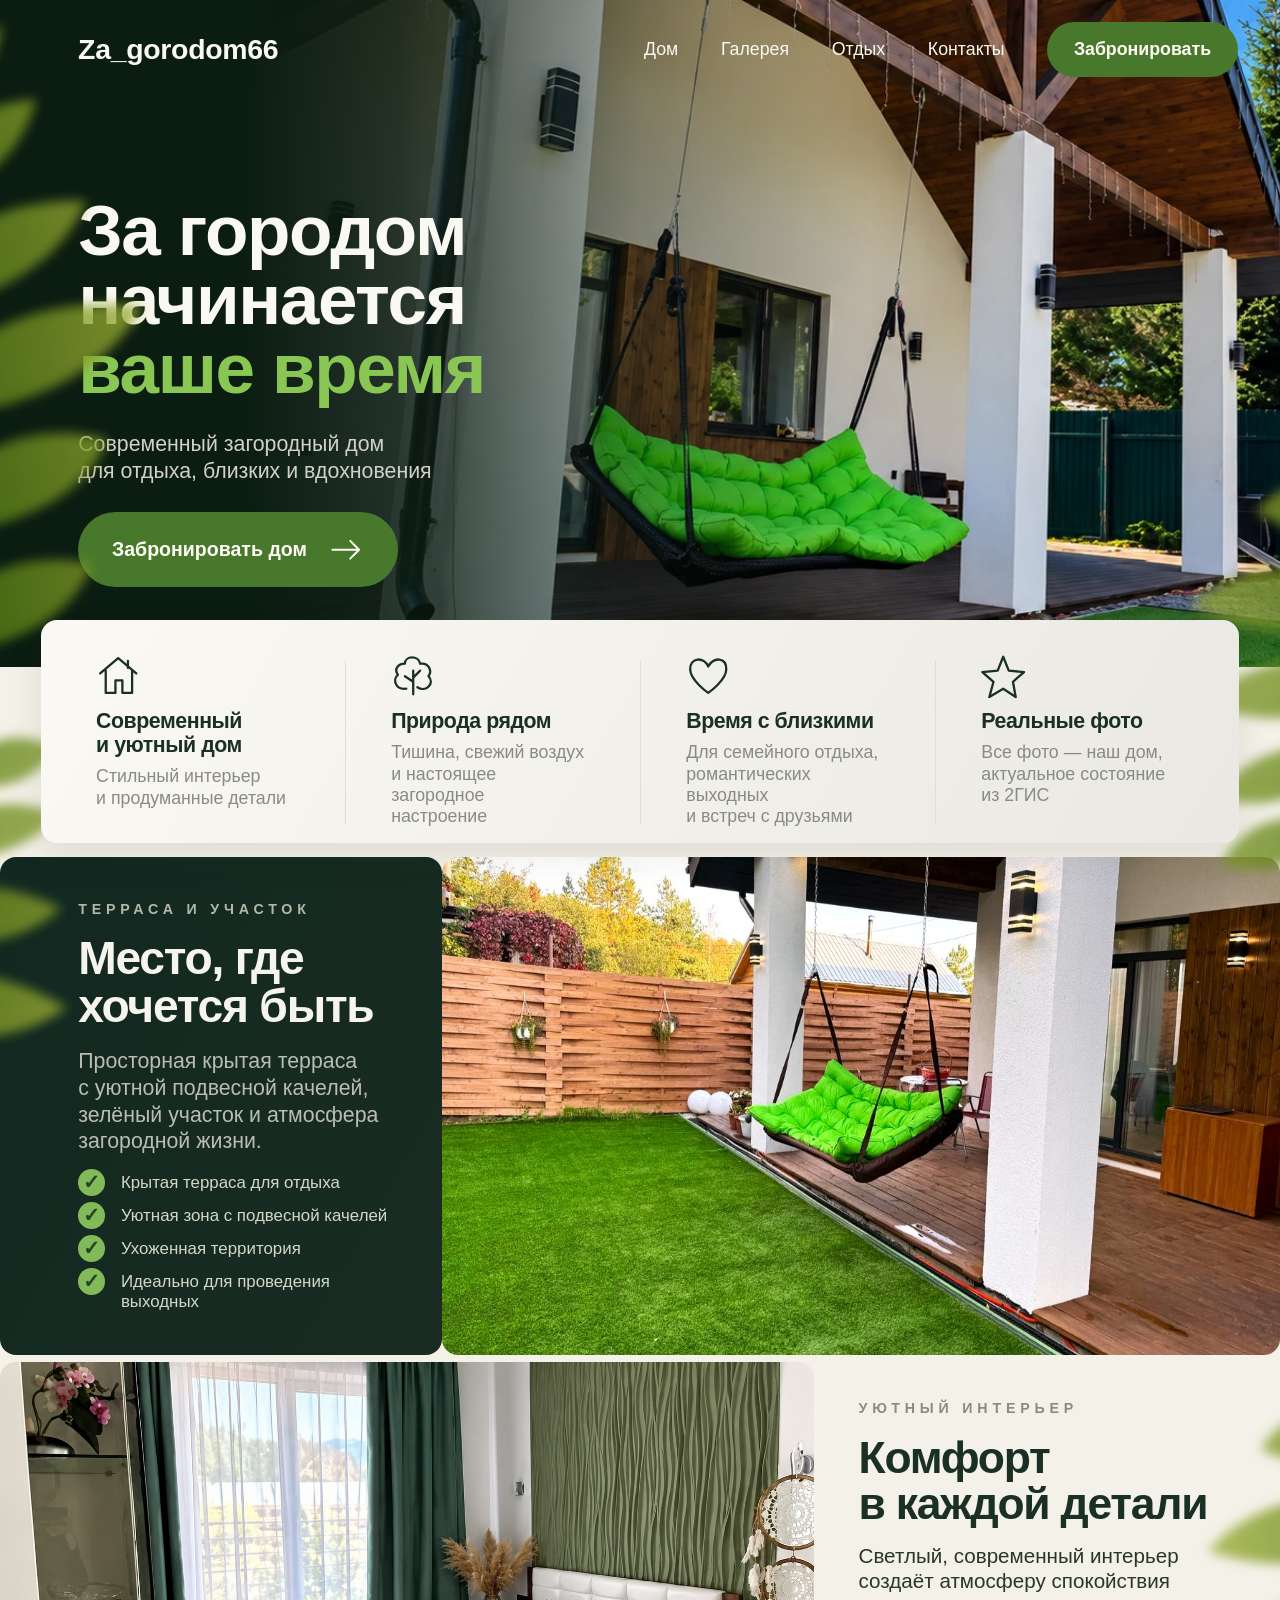
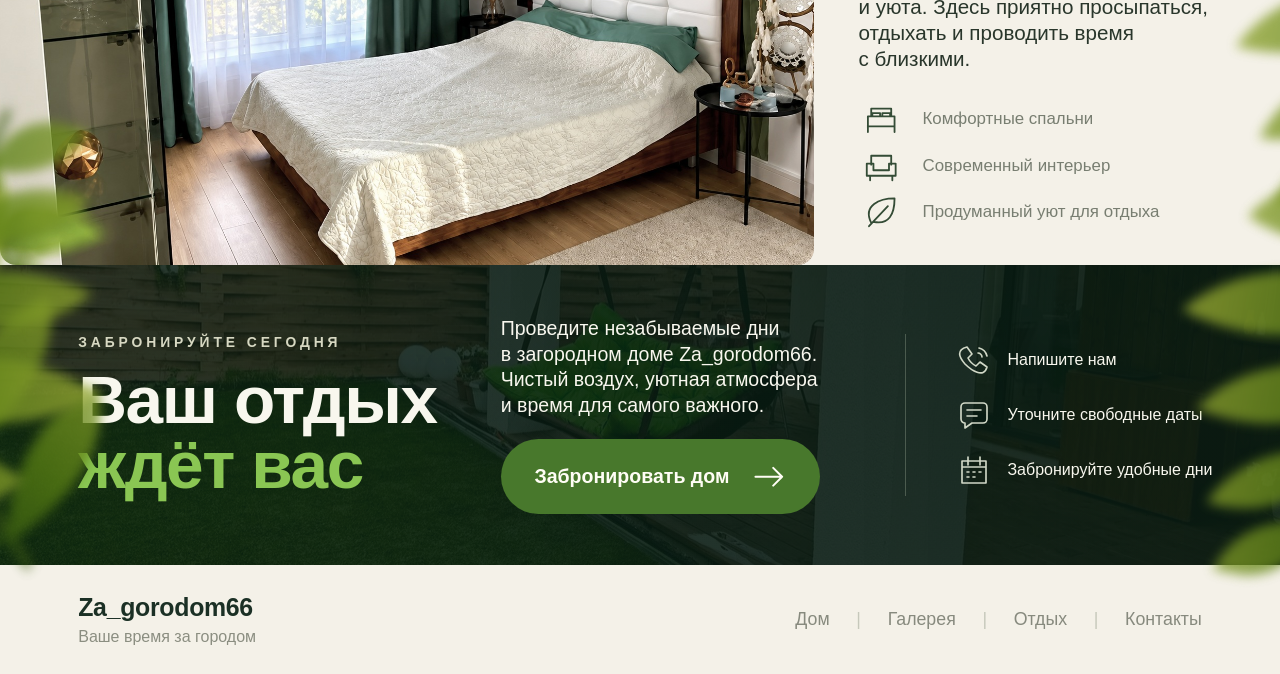
==== index.html @ 568c503e "Initial website with updated bedroom photo" ====
<!doctype html>
<html lang="ru">
<head>
  <meta charset="UTF-8">
  <meta name="viewport" content="width=device-width, initial-scale=1">
  <meta name="theme-color" content="#17291e">
  <meta name="description" content="Za_gorodom66 — современный загородный дом для отдыха с близкими. Крытая терраса, подвесные качели и уютный интерьер.">
  <title>Za_gorodom66 — ваше время за городом</title>
  <link rel="icon" href="favicon.ico" sizes="any">
  <link rel="stylesheet" href="css/style.css">
  <script src="js/main.js" defer></script>
</head>
<body>
  <svg class="icon-definitions" xmlns="http://www.w3.org/2000/svg" aria-hidden="true"><defs>
    <symbol id="home-icon" viewBox="0 0 32 32"><path d="M3 14 16 3l13 11M7 12v16h7v-9h5v9h7V12M23 5v5"/></symbol>
    <symbol id="tree-icon" viewBox="0 0 32 32"><path d="M16 29V12m0 8-6-4m6 1 5-5M11 25c-8 1-10-7-6-10-3-4 0-8 5-8 0-6 10-6 11 0 6-1 9 5 6 9 5 5-2 12-8 8"/></symbol>
    <symbol id="heart-icon" viewBox="0 0 32 32"><path d="M16 28S3 19 3 11C3 2 13 2 16 9c4-7 13-7 13 2 0 8-13 17-13 17Z"/></symbol>
    <symbol id="star-icon" viewBox="0 0 32 32"><path d="m16 2 4 10 11 1-8 7 2 11-9-6-10 6 3-11-8-7 11-1Z"/></symbol>
    <symbol id="bed-icon" viewBox="0 0 32 32"><path d="M4 27V13h24v14M4 22h24M7 13V6h18v7M8 13v-3h7v3m2 0v-3h7v3"/></symbol>
    <symbol id="sofa-icon" viewBox="0 0 32 32"><path d="M7 15V7h18v8M3 25V14h6v6h14v-6h6v11ZM6 25v4m20-4v4"/></symbol>
    <symbol id="leaf-icon" viewBox="0 0 32 32"><path d="M7 26C-1 10 15 4 28 4c0 14-5 24-19 21M5 29 22 11"/></symbol>
    <symbol id="phone-icon" viewBox="0 0 32 32"><path d="m9 3 5 7-4 4c2 4 4 6 8 8l4-4 7 5c-3 12-16 3-22-3C1 13-2 6 9 3Zm12 1c4 1 7 4 8 8m-9-3c2 0 4 2 4 4"/></symbol>
    <symbol id="chat-icon" viewBox="0 0 32 32"><path d="M7 4h18a4 4 0 0 1 4 4v12a4 4 0 0 1-4 4H14l-7 5v-5a4 4 0 0 1-4-4V8a4 4 0 0 1 4-4ZM9 11h14M9 17h10"/></symbol>
    <symbol id="calendar-icon" viewBox="0 0 32 32"><path d="M4 7h24v22H4ZM4 13h24M10 3v8M22 3v8M9 18h2m4 0h2m4 0h2M9 23h2m4 0h2"/></symbol>
    <symbol id="arrow-icon" viewBox="0 0 24 24"><path d="M3 12h18m-6-6 6 6-6 6"/></symbol>
  </defs></svg>
  <div class="site-shell">
    <section class="hero" id="home" aria-labelledby="hero-title">
      <header class="header content-width">
        <a class="brand" href="#home">Za_gorodom66</a>
        <button class="menu-toggle" aria-label="Открыть меню" aria-expanded="false" aria-controls="main-nav"><span></span><span></span></button>
        <nav class="navigation" id="main-nav" aria-label="Основная навигация"><a href="#home">Дом</a><a href="#gallery">Галерея</a><a href="#relax">Отдых</a><a href="#contacts">Контакты</a><button class="button button-small" data-booking>Забронировать</button></nav>
      </header>
      <div class="hero-content content-width"><h1 id="hero-title">За городом<br>начинается<br><span>ваше время</span></h1><p>Современный загородный дом<br>для отдыха, близких и вдохновения</p><button class="button" data-booking>Забронировать дом <svg class="arrow"><use href="#arrow-icon"/></svg></button></div>
      <img class="foliage foliage-hero-left" src="assets/images/foliage.svg" alt="" aria-hidden="true"><img class="foliage foliage-hero-right" src="assets/images/foliage.svg" alt="" aria-hidden="true">
    </section>
    <main>
      <section class="advantages" aria-label="Преимущества дома">
        <article><svg class="icon"><use href="#home-icon"/></svg><h2>Современный<br>и уютный дом</h2><p>Стильный интерьер<br>и продуманные детали</p></article>
        <article><svg class="icon"><use href="#tree-icon"/></svg><h2>Природа рядом</h2><p>Тишина, свежий воздух<br>и настоящее загородное<br>настроение</p></article>
        <article><svg class="icon"><use href="#heart-icon"/></svg><h2>Время с близкими</h2><p>Для семейного отдыха,<br>романтических выходных<br>и встреч с друзьями</p></article>
        <article><svg class="icon"><use href="#star-icon"/></svg><h2>Реальные фото</h2><p>Все фото — наш дом,<br>актуальное состояние<br>из 2ГИС</p></article>
      </section>
      <section class="terrace" id="relax" aria-labelledby="terrace-title">
        <div class="terrace-copy"><p class="eyebrow">Терраса и участок</p><h2 id="terrace-title">Место, где<br>хочется быть</h2><p class="section-description">Просторная крытая терраса<br class="desktop-break"> с уютной подвесной качелей,<br class="desktop-break"> зелёный участок и атмосфера<br class="desktop-break"> загородной жизни.</p><ul class="check-list"><li>Крытая терраса для отдыха</li><li>Уютная зона с подвесной качелей</li><li>Ухоженная территория</li><li>Идеально для проведения<br>выходных</li></ul></div>
        <a class="photo-link terrace-photo" href="assets/images/terrace.jpg" data-photo aria-label="Увеличить фотографию террасы"><img src="assets/images/terrace.jpg" width="1280" height="695" alt="Крытая терраса с зелёными подвесными качелями и газоном" loading="lazy"></a>
        <img class="foliage foliage-terrace" src="assets/images/foliage.svg" alt="" aria-hidden="true">
      </section>
      <section class="interior" id="gallery" aria-labelledby="interior-title">
        <a class="photo-link bedroom-photo" href="assets/images/bedroom.jpg" data-photo aria-label="Увеличить фотографию спальни"><img src="assets/images/bedroom.jpg" width="1610" height="977" alt="Светлая спальня с двуспальной кроватью, зелёными шторами и фактурной стеной" loading="lazy"></a>
        <div class="interior-copy"><p class="eyebrow">Уютный интерьер</p><h2 id="interior-title">Комфорт<br>в каждой детали</h2><p class="section-description">Светлый, современный интерьер<br class="desktop-break"> создаёт атмосферу спокойствия<br class="desktop-break"> и уюта. Здесь приятно просыпаться,<br class="desktop-break"> отдыхать и проводить время<br class="desktop-break"> с близкими.</p><ul class="comfort-list"><li><svg class="icon"><use href="#bed-icon"/></svg>Комфортные спальни</li><li><svg class="icon"><use href="#sofa-icon"/></svg>Современный интерьер</li><li><svg class="icon"><use href="#leaf-icon"/></svg>Продуманный уют для отдыха</li></ul></div>
        <img class="foliage foliage-interior-right" src="assets/images/foliage.svg" alt="" aria-hidden="true"><img class="foliage foliage-interior-left" src="assets/images/foliage.svg" alt="" aria-hidden="true">
      </section>
      <section class="booking" id="contacts" aria-labelledby="booking-title">
        <div class="booking-inner content-width"><div><p class="eyebrow">Забронируйте сегодня</p><h2 id="booking-title">Ваш отдых<br><span>ждёт вас</span></h2></div><div class="booking-copy"><p>Проведите незабываемые дни<br>в загородном доме Za_gorodom66.<br>Чистый воздух, уютная атмосфера<br>и время для самого важного.</p><button class="button" data-booking>Забронировать дом <svg class="arrow"><use href="#arrow-icon"/></svg></button></div><ol class="booking-steps"><li><svg class="icon"><use href="#phone-icon"/></svg>Напишите нам</li><li><svg class="icon"><use href="#chat-icon"/></svg>Уточните свободные даты</li><li><svg class="icon"><use href="#calendar-icon"/></svg>Забронируйте удобные дни</li></ol></div>
        <img class="foliage foliage-booking-left" src="assets/images/foliage.svg" alt="" aria-hidden="true"><img class="foliage foliage-booking-right" src="assets/images/foliage.svg" alt="" aria-hidden="true">
      </section>
    </main>
    <footer class="footer content-width"><a href="#home"><span class="brand">Za_gorodom66</span><span class="tagline">Ваше время за городом</span></a><nav aria-label="Навигация в подвале"><a href="#home">Дом</a><a href="#gallery">Галерея</a><a href="#relax">Отдых</a><a href="#contacts">Контакты</a></nav></footer>
  </div>
  <dialog class="booking-dialog" id="booking-dialog" aria-labelledby="dialog-title"><button class="dialog-close" aria-label="Закрыть окно">×</button><p class="eyebrow">Za_gorodom66</p><h2 id="dialog-title">Ваш отдых скоро начнётся</h2><p>Онлайн-бронирование скоро появится.<br>Контакты для связи будут добавлены позже.</p><button class="button dialog-dismiss">Понятно <svg class="arrow"><use href="#arrow-icon"/></svg></button></dialog>
  <dialog class="lightbox" id="photo-dialog" aria-label="Просмотр фотографии"><button class="dialog-close" aria-label="Закрыть фотографию">×</button><img src="assets/images/terrace.jpg" alt=""></dialog>
</body></html>
---- css/style.css ----
:root {
  --cream:#f4f1e8;
  --ink:#1b3025;
  --green:#48782c;
  --accent:#8ac653;
  --unit:clamp(1px,.13888889vw,2px);
  --font:Arial,Helvetica,sans-serif
}
* {
  box-sizing:border-box
}
html {
  scroll-behavior:smooth;
  scroll-padding-top:16px
}
body {
  margin:0;
  background:var(--cream);
  font-family:var(--font);
  color:var(--ink)
}
button,a {
  -webkit-tap-highlight-color:transparent
}
button {
  font:inherit;
  cursor:pointer
}
a {
  color:inherit;
  text-decoration:none
}
button:focus-visible,a:focus-visible {
  outline:3px solid var(--accent);
  outline-offset:5px
}
.site-shell {
  max-width:1440px;
  margin:auto;
  overflow:hidden
}
.content-width {
  width:87.78%;
  margin-inline:auto
}
.icon-definitions {
  position:absolute;
  width:0;
  height:0;
  overflow:hidden
}
.icon,.arrow {
  fill:none;
  stroke:currentColor;
  stroke-width:1.65;
  stroke-linecap:round;
  stroke-linejoin:round;
  flex-shrink:0
}
.icon {
  width:calc(27 * var(--unit));
  height:calc(27 * var(--unit))
}
.arrow {
  width:calc(20 * var(--unit));
  height:calc(20 * var(--unit));
  stroke-width:1.35
}
.hero {
  height:calc(375 * var(--unit));
  position:relative;
  color:#f9f8f1;
  background-image:linear-gradient(90deg,rgba(5,18,11,.79),rgba(6,16,10,.16) 48%,rgba(6,16,10,.02)),url('../assets/images/house.webp');
  background-size:cover;
  background-position:center 55%
}
.header {
  height:calc(56 * var(--unit));
  display:flex;
  align-items:center;
  justify-content:space-between;
  position:relative;
  z-index:3
}
.brand {
  font-size:calc(16 * var(--unit));
  font-weight:700;
  letter-spacing:-.3px;
  white-space:nowrap
}
.navigation {
  display:flex;
  align-items:center;
  gap:calc(24 * var(--unit));
  font-size:calc(10 * var(--unit))
}
.navigation a:hover,.footer a:hover {
  color:var(--accent)
}
.button {
  display:inline-flex;
  align-items:center;
  justify-content:center;
  gap:calc(12 * var(--unit));
  border:0;
  border-radius:100px;
  background:var(--green);
  color:#fffdf5;
  padding:calc(11 * var(--unit)) calc(19 * var(--unit));
  min-height:calc(39 * var(--unit));
  font-weight:600;
  font-size:calc(11 * var(--unit));
  line-height:1.3;
  transition:background .2s,transform .2s
}
.button:hover {
  background:#5b8d36;
  transform:translateY(-1px)
}
.button-small {
  font-size:calc(10 * var(--unit));
  padding:calc(9 * var(--unit)) calc(15 * var(--unit));
  min-height:calc(31 * var(--unit))
}
.hero-content {
  position:relative;
  z-index:2;
  padding-top:calc(55 * var(--unit))
}
h1,h2,p {
  margin:0
}
h1 {
  font-size:calc(40 * var(--unit));
  line-height:.97;
  font-weight:700;
  letter-spacing:calc(-.8 * var(--unit))
}
h1 span,.booking h2 span {
  color:var(--accent)
}
.hero-content p {
  font-size:calc(12 * var(--unit));
  line-height:1.28;
  color:#d1d1c7;
  margin:calc(15 * var(--unit)) 0 calc(15 * var(--unit))
}
.advantages {
  position:relative;
  z-index:4;
  display:grid;
  grid-template-columns:repeat(4,1fr);
  width:93.6%;
  margin:calc(-26 * var(--unit)) auto calc(8 * var(--unit));
  background:linear-gradient(120deg,#faf9f3,#e9e8e2);
  border-radius:calc(9 * var(--unit));
  padding:calc(19 * var(--unit)) calc(5 * var(--unit));
  min-height:calc(125 * var(--unit));
  box-shadow:0 calc(7 * var(--unit)) calc(20 * var(--unit)) #252b201b
}
.advantages article {
  padding:0 calc(26 * var(--unit));
  position:relative
}
.advantages article+article:before {
  content:'';
  position:absolute;
  left:0;
  top:calc(4 * var(--unit));
  bottom:calc(2 * var(--unit));
  width:1px;
  background:#ddded6
}
.advantages .icon {
  margin-bottom:calc(4 * var(--unit))
}
.advantages h2 {
  font-size:calc(12 * var(--unit));
  line-height:1.13;
  letter-spacing:calc(-.25 * var(--unit));
  margin-bottom:calc(5 * var(--unit))
}
.advantages p {
  font-size:calc(10 * var(--unit));
  line-height:1.2;
  color:#8a8b80
}
.terrace {
  height:calc(280 * var(--unit));
  display:grid;
  grid-template-columns:34.5% 65.5%;
  position:relative;
  gap:0
}
.terrace-copy {
  padding:calc(24 * var(--unit)) calc(18 * var(--unit)) calc(18 * var(--unit)) calc(44 * var(--unit));
  color:#f6f5ed;
  background:linear-gradient(120deg,#112820,#1a2c22);
  border-radius:calc(9 * var(--unit))
}
.eyebrow {
  text-transform:uppercase;
  font-size:calc(8 * var(--unit));
  letter-spacing:calc(2.7 * var(--unit));
  line-height:1.4;
  font-weight:600;
  color:#b2b8a9;
  margin-bottom:calc(9 * var(--unit))
}
.terrace h2,.interior h2 {
  font-size:calc(26 * var(--unit));
  line-height:1.03;
  letter-spacing:calc(-.7 * var(--unit))
}
.section-description {
  font-size:calc(12 * var(--unit));
  line-height:1.25
}
.terrace .section-description {
  color:#b9bdb2;
  margin:calc(10 * var(--unit)) 0
}
.check-list,.comfort-list,.booking-steps {
  list-style:none;
  padding:0;
  margin:0
}
.check-list {
  font-size:calc(9.5 * var(--unit));
  color:#d3d8c8;
  line-height:1.22
}
.check-list li {
  position:relative;
  padding-left:calc(24 * var(--unit));
  margin-top:calc(7 * var(--unit))
}
.check-list li:before {
  content:'✓';
  position:absolute;
  left:0;
  top:calc(-2 * var(--unit));
  font-size:calc(11 * var(--unit));
  font-weight:700;
  color:#254522;
  background:#82b959;
  border-radius:50%;
  width:calc(15 * var(--unit));
  height:calc(15 * var(--unit));
  display:grid;
  place-items:center
}
.photo-link {
  display:block;
  overflow:hidden;
  border-radius:calc(9 * var(--unit));
  height:100%
}
.photo-link img {
  width:100%;
  height:100%;
  object-fit:cover;
  display:block;
  transition:transform .45s
}
.photo-link:hover img {
  transform:scale(1.025)
}
.terrace-photo img {
  object-position:center
}
.interior {
  display:grid;
  grid-template-columns:63.6% 36.4%;
  height:calc(283 * var(--unit));
  margin-top:calc(4 * var(--unit));
  position:relative
}
.bedroom-photo img {
  object-position:50% 49%
}
.interior-copy {
  padding:calc(21 * var(--unit)) calc(17 * var(--unit)) calc(15 * var(--unit)) calc(25 * var(--unit))
}
.interior .eyebrow {
  color:#8b8c7e
}
.interior h2 {
  font-size:calc(25 * var(--unit));
  margin-bottom:calc(9 * var(--unit))
}
.interior .section-description {
  font-size:calc(11.6 * var(--unit));
  line-height:1.25;
  color:#29362b
}
.comfort-list {
  margin-top:calc(17 * var(--unit));
  font-size:calc(9.5 * var(--unit));
  color:#787e71
}
.comfort-list li {
  display:flex;
  align-items:center;
  gap:calc(11 * var(--unit));
  margin-top:calc(6 * var(--unit))
}
.comfort-list .icon {
  width:calc(25 * var(--unit));
  height:calc(20 * var(--unit));
  color:#344c36
}
.booking {
  height:calc(169 * var(--unit));
  color:#f8f7ee;
  position:relative;
  background:linear-gradient(90deg,#071a11d9,#081b12ed),url('../assets/images/terrace.jpg') center 62%/cover
}
.booking-inner {
  height:100%;
  display:grid;
  grid-template-columns:36% 36% 28%;
  align-items:center;
  position:relative;
  z-index:2
}
.booking .eyebrow {
  color:#d7d8c2;
  font-size:calc(7.8 * var(--unit));
  letter-spacing:calc(2.2 * var(--unit))
}
.booking h2 {
  font-size:calc(38 * var(--unit));
  line-height:.96;
  letter-spacing:calc(-.8 * var(--unit))
}
.booking-copy p {
  font-size:calc(11 * var(--unit));
  line-height:1.3
}
.booking-copy .button {
  margin-top:calc(12 * var(--unit))
}
.booking-steps {
  font-size:calc(9 * var(--unit));
  padding-left:calc(29 * var(--unit));
  border-left:1px solid #bac6b04d;
  min-height:calc(91 * var(--unit));
  display:flex;
  flex-direction:column;
  justify-content:center;
  gap:calc(13 * var(--unit))
}
.booking-steps li {
  display:flex;
  align-items:center;
  gap:calc(10 * var(--unit));
  white-space:nowrap
}
.booking-steps .icon {
  width:calc(18 * var(--unit));
  height:calc(18 * var(--unit));
  color:#d1d8c7
}
.footer {
  height:calc(61 * var(--unit));
  display:flex;
  align-items:center;
  justify-content:space-between
}
.footer .brand {
  display:block;
  font-size:calc(14 * var(--unit))
}
.tagline {
  display:block;
  color:#8b8e81;
  font-size:calc(9 * var(--unit));
  margin-top:calc(3 * var(--unit))
}
.footer nav {
  display:flex;
  gap:calc(15 * var(--unit));
  font-size:calc(10 * var(--unit));
  color:#878a7e
}
.footer nav a+a:before {
  content:'|';
  margin-right:calc(15 * var(--unit));
  color:#c6c8bb
}
.foliage {
  position:absolute;
  pointer-events:none;
  z-index:3;
  filter:blur(calc(3.4 * var(--unit)));
  width:calc(190 * var(--unit));
  height:calc(300 * var(--unit));
  object-fit:contain;
  opacity:.9
}
.foliage-hero-left {
  left:calc(-122 * var(--unit));
  top:calc(-5 * var(--unit));
  transform:rotate(-10deg);
  height:calc(410 * var(--unit));
  width:calc(220 * var(--unit))
}
.foliage-hero-right {
  right:calc(-125 * var(--unit));
  bottom:calc(-120 * var(--unit));
  transform:rotate(190deg)
}
.foliage-terrace {
  left:calc(-137 * var(--unit));
  top:calc(-77 * var(--unit));
  transform:rotate(15deg)
}
.foliage-interior-right {
  right:calc(-135 * var(--unit));
  top:calc(-50 * var(--unit));
  transform:rotate(182deg)
}
.foliage-interior-left {
  left:calc(-140 * var(--unit));
  bottom:calc(-170 * var(--unit));
  transform:rotate(-45deg)
}
.foliage-booking-left {
  left:calc(-120 * var(--unit));
  top:calc(-90 * var(--unit));
  transform:rotate(15deg)
}
.foliage-booking-right {
  right:calc(-120 * var(--unit));
  top:calc(-120 * var(--unit));
  transform:rotate(190deg)
}
.menu-toggle {
  display:none
}
dialog {
  border:0;
  padding:40px;
  border-radius:15px;
  max-width:min(90vw,520px);
  color:var(--ink);
  background:var(--cream)
}
dialog::backdrop {
  background:#071a12cc;
  backdrop-filter:blur(5px)
}
dialog h2 {
  font-size:28px;
  line-height:1.12;
  margin:10px 0 18px
}
dialog p {
  font-size:15px;
  line-height:1.6
}
dialog .button {
  margin-top:24px;
  font-size:14px;
  min-height:44px;
  padding:12px 22px
}
dialog .eyebrow {
  font-size:10px;
  color:var(--green)
}
.dialog-close {
  position:absolute;
  right:10px;
  top:5px;
  font-size:32px;
  border:0;
  background:transparent;
  color:inherit;
  width:40px;
  height:40px
}
.lightbox {
  padding:0;
  background:#101a14;
  max-width:94vw;
  max-height:94vh;
  overflow:visible
}
.lightbox img {
  display:block;
  max-width:94vw;
  max-height:90vh;
  object-fit:contain;
  border-radius:10px
}
.lightbox .dialog-close {
  background:var(--cream);
  border-radius:50%;
  right:10px;
  top:10px;
  z-index:1
}
@media(min-width:601px) and (max-width:719px) {
  :root {
    --unit:.13888889vw
  }
}
@media(max-width:600px) {
  :root {
    --unit:1px
  }
  .content-width {
    width:calc(100% - 40px)
  }
  .hero {
    height:590px;
    background-position:53% center;
    background-image:linear-gradient(90deg,#071a12b8,#071a1240),url('../assets/images/house.webp')
  }
  .header {
    height:76px
  }
  .brand {
    font-size:20px
  }
  .menu-toggle {
    display:flex;
    flex-direction:column;
    justify-content:center;
    gap:6px;
    width:44px;
    height:44px;
    border:1px solid #ffffff55;
    border-radius:50%;
    background:#17322266;
    color:white
  }
  .menu-toggle span {
    width:18px;
    height:1px;
    background:currentColor;
    align-self:center
  }
  .navigation {
    display:none;
    position:absolute;
    top:70px;
    left:0;
    right:0;
    background:#172c21;
    flex-direction:column;
    gap:0;
    align-items:stretch;
    border-radius:12px;
    padding:12px;
    font-size:15px
  }
  .navigation.is-open {
    display:flex
  }
  .navigation>a {
    padding:13px
  }
  .navigation .button {
    margin-top:8px;
    font-size:14px;
    min-height:44px
  }
  .hero-content {
    padding-top:64px
  }
  h1 {
    font-size:46px;
    line-height:1.02;
    letter-spacing:-1.3px
  }
  .hero-content p {
    font-size:15px;
    line-height:1.45;
    margin:22px 0
  }
  .button {
    font-size:13px;
    min-height:44px;
    padding:13px 20px
  }
  .advantages {
    width:calc(100% - 28px);
    grid-template-columns:1fr 1fr;
    margin-top:-40px;
    padding:20px 7px;
    gap:25px 0
  }
  .advantages article {
    padding:0 16px
  }
  .advantages article:nth-child(3):before {
    display:none
  }
  .advantages h2 {
    font-size:14px
  }
  .advantages p {
    font-size:12px;
    line-height:1.35
  }
  .advantages .icon {
    width:30px;
    height:30px;
    margin-bottom:9px
  }
  .terrace {
    height:auto;
    grid-template-columns:1fr;
    margin:18px 14px 0;
    gap:6px
  }
  .terrace-copy {
    padding:30px
  }
  .eyebrow {
    font-size:9px;
    letter-spacing:2.7px
  }
  .terrace h2,.interior h2 {
    font-size:34px
  }
  .section-description,.interior .section-description {
    font-size:15px;
    line-height:1.5
  }
  .desktop-break {
    display:none
  }
  .terrace .section-description {
    margin:16px 0
  }
  .check-list {
    font-size:12px
  }
  .check-list li {
    margin-top:12px;
    padding-left:26px
  }
  .terrace-photo {
    height:290px
  }
  .interior {
    height:auto;
    grid-template-columns:1fr;
    margin:8px 14px 0
  }
  .bedroom-photo {
    height:350px
  }
  .bedroom-photo img {
    object-position:50% 48%
  }
  .interior-copy {
    padding:30px 18px 35px
  }
  .interior h2 {
    margin-bottom:16px
  }
  .comfort-list {
    font-size:12px;
    margin-top:22px
  }
  .comfort-list li {
    margin-top:12px
  }
  .comfort-list .icon {
    height:24px;
    width:28px
  }
  .booking {
    height:auto;
    padding:34px 0
  }
  .booking-inner {
    grid-template-columns:1fr;
    gap:26px
  }
  .booking h2 {
    font-size:42px
  }
  .booking-copy p {
    font-size:15px;
    line-height:1.5
  }
  .booking-copy .button {
    margin-top:20px
  }
  .booking-steps {
    font-size:12px;
    padding:0;
    border:0;
    gap:16px
  }
  .booking-steps .icon {
    height:22px;
    width:22px
  }
  .footer {
    height:auto;
    min-height:140px;
    align-items:start;
    flex-direction:column;
    justify-content:center;
    gap:23px
  }
  .footer .brand {
    font-size:18px
  }
  .tagline {
    font-size:11px
  }
  .footer nav {
    font-size:12px;
    gap:12px
  }
  .footer nav a+a:before {
    margin-right:12px
  }
  .foliage-hero-left {
    left:-155px;
    opacity:.65
  }
  .foliage-terrace {
    left:-160px
  }
  .foliage-interior-right {
    right:-150px
  }
  .foliage-booking-left {
    left:-160px
  }
  .foliage-booking-right {
    right:-155px
  }
  dialog {
    padding:32px 24px
  }
  .lightbox {
    padding:0
  }
  dialog h2 {
    font-size:26px
  }
}
/* Align the desktop composition to the supplied 720 × 1280 reference. */
html {
  scrollbar-width:none
}
html::-webkit-scrollbar {
  display:none
}
@media(min-width:601px) {
  .header {
    width:auto;
    margin-left:6.1%;
    margin-right:3.3%
  }
  .hero {
    background-image:linear-gradient(90deg,#0b1c11 0%,#0b1c11 19%,#0b1c11d9 31%,#0b1c114d 50%,transparent 68%),url('../assets/images/house.webp')
  }
  .hero {
    background-size:cover,125% auto;
    background-position:center,calc(50% + 220 * var(--unit)) 55%;
    background-repeat:no-repeat;
    background-color:#17261b
  }
  .advantages {
    height:calc(125 * var(--unit));
    min-height:0
  }
  .advantages .icon {
    display:block;
    width:calc(25 * var(--unit));
    height:calc(25 * var(--unit));
    margin-bottom:calc(6 * var(--unit))
  }
  .advantages article {
    padding-inline:calc(26 * var(--unit))
  }
  .bedroom-photo img {
    object-position:50% 65%
  }
  .booking-inner {
    grid-template-columns:37.6% 36% 26.4%
  }
}
.foliage {
  opacity:.78
}
@media(prefers-reduced-motion:reduce) {
  html {
    scroll-behavior:auto
  }
  *,*:before,*:after {
    transition:none!important
  }
}
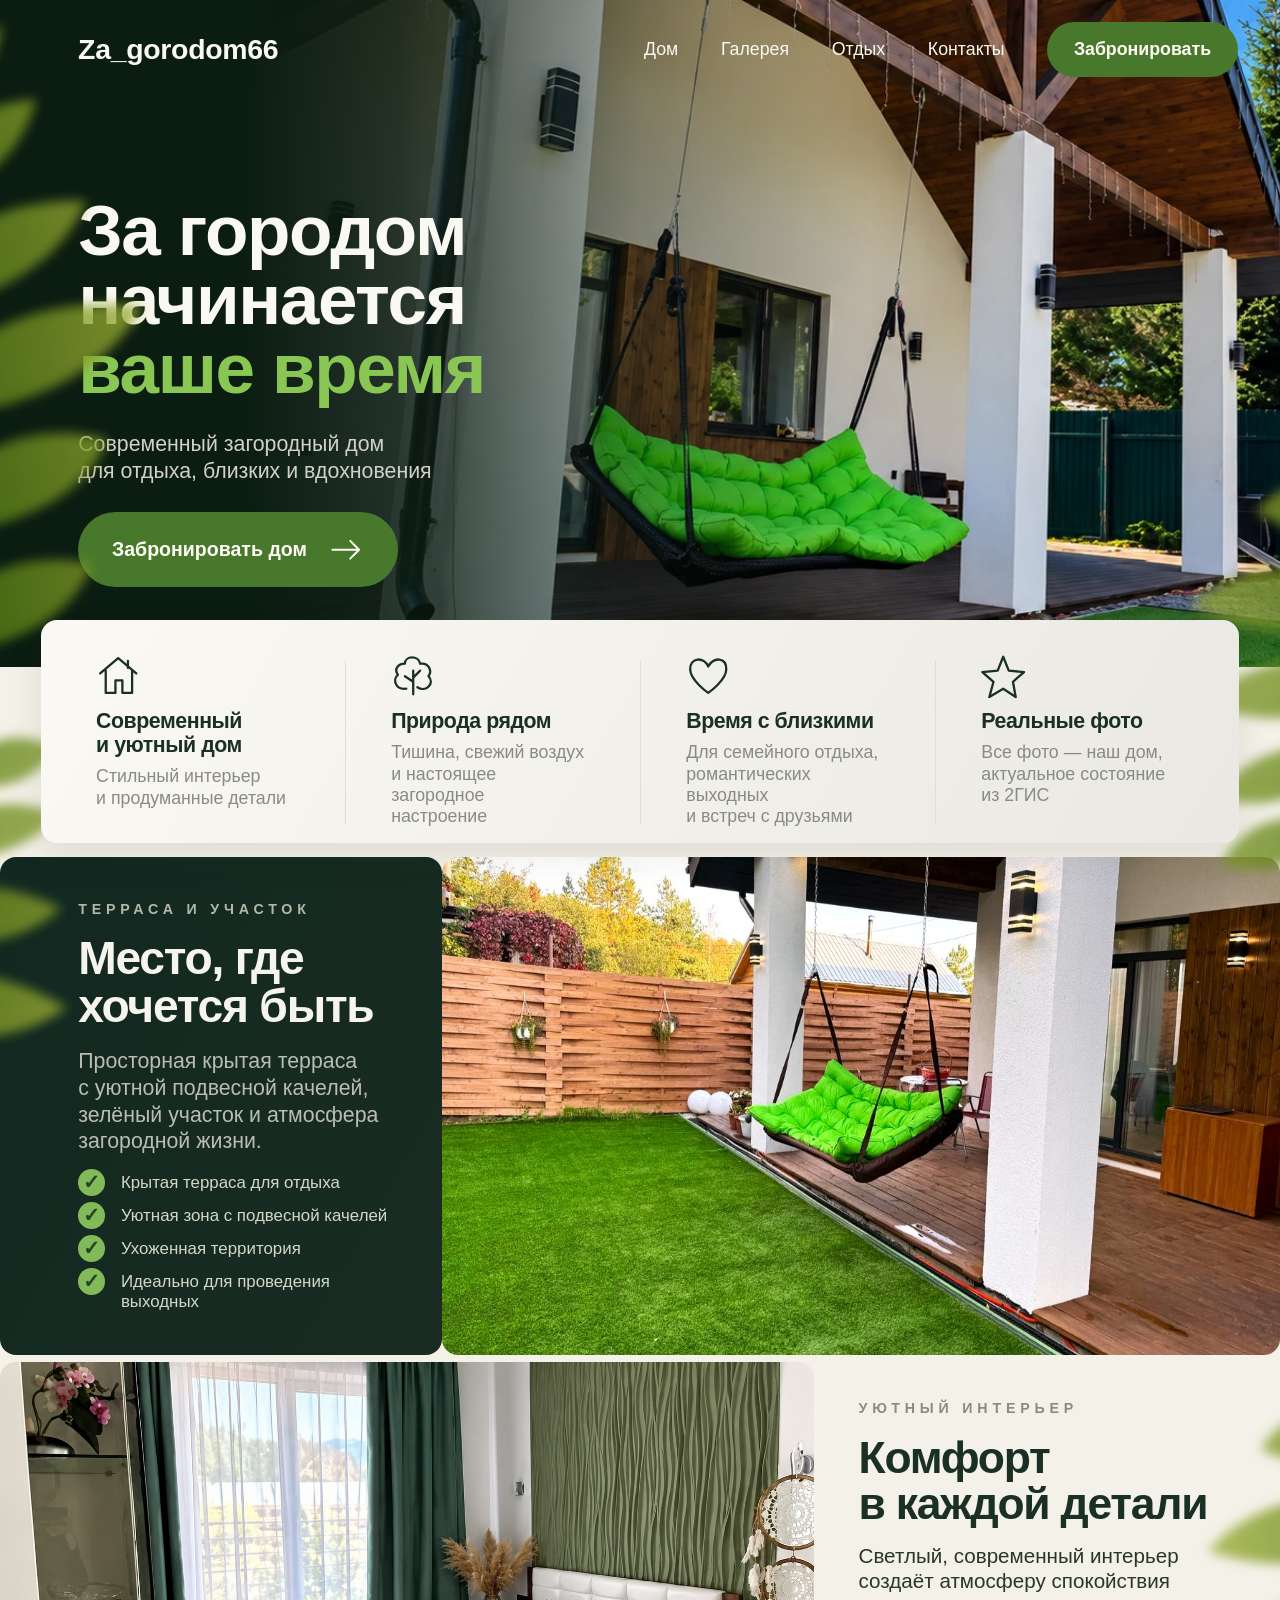
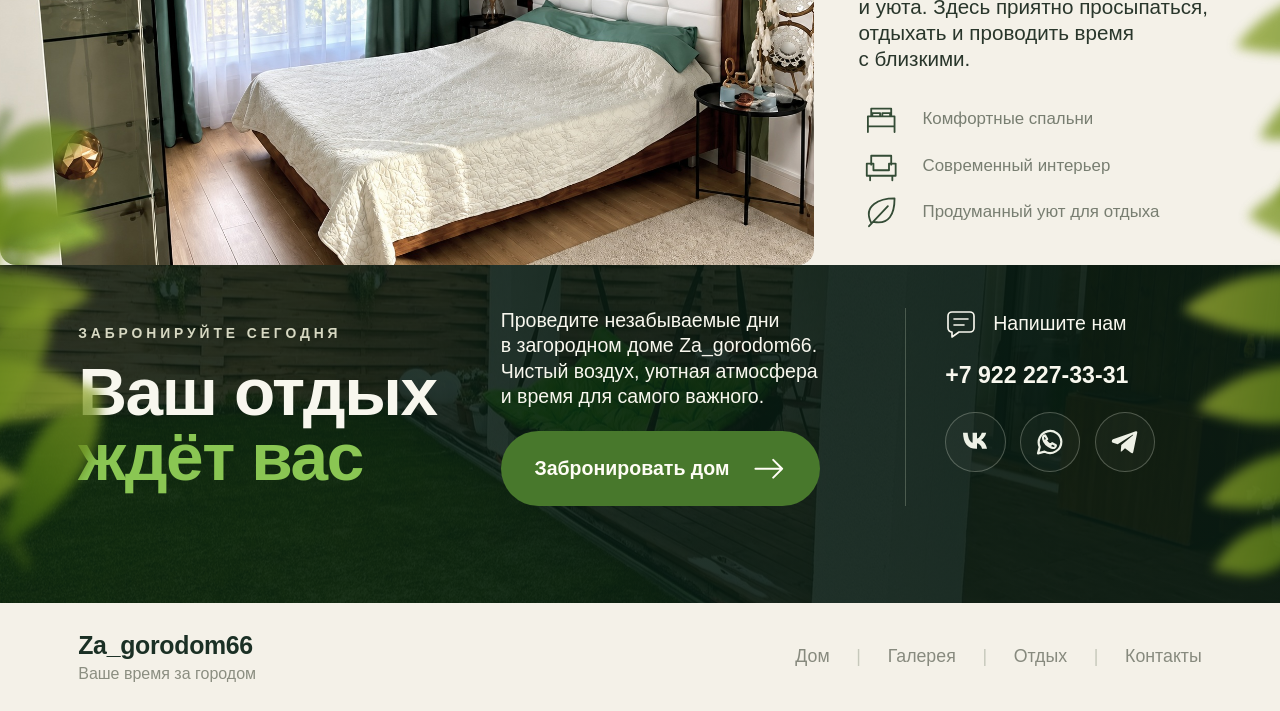
==== commit 5661e4d9: "Add direct booking links and social contacts with phone copying" ====
--- a/index.html
+++ b/index.html
@@ -23,15 +23,18 @@
     <symbol id="chat-icon" viewBox="0 0 32 32"><path d="M7 4h18a4 4 0 0 1 4 4v12a4 4 0 0 1-4 4H14l-7 5v-5a4 4 0 0 1-4-4V8a4 4 0 0 1 4-4ZM9 11h14M9 17h10"/></symbol>
     <symbol id="calendar-icon" viewBox="0 0 32 32"><path d="M4 7h24v22H4ZM4 13h24M10 3v8M22 3v8M9 18h2m4 0h2m4 0h2M9 23h2m4 0h2"/></symbol>
     <symbol id="arrow-icon" viewBox="0 0 24 24"><path d="M3 12h18m-6-6 6 6-6 6"/></symbol>
+    <symbol id="vk-icon" viewBox="0 0 24 24"><path d="M3 5h3.5c.3 5 2.2 7.1 3.7 7.5V5h3.3v4.3c1.5-.2 3-2.1 3.6-4.3h3.3c-.5 2.7-2.4 4.7-3.8 5.5 1.4.7 3.6 2.5 4.4 6.5h-3.7c-.6-2.1-2.1-3.8-3.8-4v4h-.5C6.1 17 3.3 12.4 3 5Z" fill="currentColor" stroke="none"/></symbol>
+    <symbol id="telegram-icon" viewBox="0 0 24 24"><path d="m3 10 17-6c1-.3 1.4.2 1.1 1.5l-2.9 14c-.2 1-1 1.2-1.7.6l-4.5-3.4-2.2 2.1c-.3.3-.6.4-1 .4l.4-4.9L18 7c.4-.3-.1-.5-.6-.2L6.5 13.7 3 12.6c-1.2-.4-1.2-1.9 0-2.6Z" fill="currentColor" stroke="none"/></symbol>
+    <symbol id="whatsapp-icon" viewBox="0 0 24 24"><path d="M20.5 11.7a8.5 8.5 0 0 1-12.6 7.5L3 20.5l1.3-4.7a8.5 8.5 0 1 1 16.2-4.1Z"/><path d="m8.3 7 1.6 2.8-1 1.1c.8 1.6 1.7 2.4 3.5 3.3l1.2-1.3 2.8 1.5c.1 2-1.6 2.5-3.2 1.8-3.2-1.2-5.6-3.6-6.3-6.4C6.5 8.3 7 7.1 8.3 7Z"/></symbol>
   </defs></svg>
   <div class="site-shell">
     <section class="hero" id="home" aria-labelledby="hero-title">
       <header class="header content-width">
         <a class="brand" href="#home">Za_gorodom66</a>
         <button class="menu-toggle" aria-label="Открыть меню" aria-expanded="false" aria-controls="main-nav"><span></span><span></span></button>
-        <nav class="navigation" id="main-nav" aria-label="Основная навигация"><a href="#home">Дом</a><a href="#gallery">Галерея</a><a href="#relax">Отдых</a><a href="#contacts">Контакты</a><button class="button button-small" data-booking>Забронировать</button></nav>
+        <nav class="navigation" id="main-nav" aria-label="Основная навигация"><a href="#home">Дом</a><a href="#gallery">Галерея</a><a href="#relax">Отдых</a><a href="#contacts">Контакты</a><a class="button button-small" href="https://homereserve.ru/K5CI9wqkcQ">Забронировать</a></nav>
       </header>
-      <div class="hero-content content-width"><h1 id="hero-title">За городом<br>начинается<br><span>ваше время</span></h1><p>Современный загородный дом<br>для отдыха, близких и вдохновения</p><button class="button" data-booking>Забронировать дом <svg class="arrow"><use href="#arrow-icon"/></svg></button></div>
+      <div class="hero-content content-width"><h1 id="hero-title">За городом<br>начинается<br><span>ваше время</span></h1><p>Современный загородный дом<br>для отдыха, близких и вдохновения</p><a class="button" href="https://homereserve.ru/K5CI9wqkcQ">Забронировать дом <svg class="arrow"><use href="#arrow-icon"/></svg></a></div>
       <img class="foliage foliage-hero-left" src="assets/images/foliage.svg" alt="" aria-hidden="true"><img class="foliage foliage-hero-right" src="assets/images/foliage.svg" alt="" aria-hidden="true">
     </section>
     <main>
@@ -51,13 +54,21 @@
         <div class="interior-copy"><p class="eyebrow">Уютный интерьер</p><h2 id="interior-title">Комфорт<br>в каждой детали</h2><p class="section-description">Светлый, современный интерьер<br class="desktop-break"> создаёт атмосферу спокойствия<br class="desktop-break"> и уюта. Здесь приятно просыпаться,<br class="desktop-break"> отдыхать и проводить время<br class="desktop-break"> с близкими.</p><ul class="comfort-list"><li><svg class="icon"><use href="#bed-icon"/></svg>Комфортные спальни</li><li><svg class="icon"><use href="#sofa-icon"/></svg>Современный интерьер</li><li><svg class="icon"><use href="#leaf-icon"/></svg>Продуманный уют для отдыха</li></ul></div>
         <img class="foliage foliage-interior-right" src="assets/images/foliage.svg" alt="" aria-hidden="true"><img class="foliage foliage-interior-left" src="assets/images/foliage.svg" alt="" aria-hidden="true">
       </section>
-      <section class="booking" id="contacts" aria-labelledby="booking-title">
-        <div class="booking-inner content-width"><div><p class="eyebrow">Забронируйте сегодня</p><h2 id="booking-title">Ваш отдых<br><span>ждёт вас</span></h2></div><div class="booking-copy"><p>Проведите незабываемые дни<br>в загородном доме Za_gorodom66.<br>Чистый воздух, уютная атмосфера<br>и время для самого важного.</p><button class="button" data-booking>Забронировать дом <svg class="arrow"><use href="#arrow-icon"/></svg></button></div><ol class="booking-steps"><li><svg class="icon"><use href="#phone-icon"/></svg>Напишите нам</li><li><svg class="icon"><use href="#chat-icon"/></svg>Уточните свободные даты</li><li><svg class="icon"><use href="#calendar-icon"/></svg>Забронируйте удобные дни</li></ol></div>
+      <section class="booking" id="booking" aria-labelledby="booking-title">
+        <div class="booking-inner content-width"><div><p class="eyebrow">Забронируйте сегодня</p><h2 id="booking-title">Ваш отдых<br><span>ждёт вас</span></h2></div><div class="booking-copy"><p>Проведите незабываемые дни<br>в загородном доме Za_gorodom66.<br>Чистый воздух, уютная атмосфера<br>и время для самого важного.</p><a class="button" href="https://homereserve.ru/K5CI9wqkcQ">Забронировать дом <svg class="arrow"><use href="#arrow-icon"/></svg></a></div><div class="contact-panel" id="contacts" aria-label="Контакты Za_gorodom66">
+            <a class="write-us" href="#contacts"><svg class="icon"><use href="#chat-icon"/></svg>Напишите нам</a>
+            <button class="copy-phone" type="button" data-copy-phone="+79222273331" aria-label="Скопировать номер телефона +7 922 227 33 31" title="Нажмите, чтобы скопировать номер">+7 922 227-33-31</button>
+            <nav class="social-links" aria-label="Мы в социальных сетях">
+              <a href="https://vk.ru/za_gorodom66" target="_blank" rel="noopener noreferrer" aria-label="ВКонтакте" title="ВКонтакте"><svg class="icon"><use href="#vk-icon"/></svg></a>
+              <a href="https://wa.me/79222273331" target="_blank" rel="noopener noreferrer" aria-label="WhatsApp" title="WhatsApp"><svg class="icon"><use href="#whatsapp-icon"/></svg></a>
+              <a href="https://t.me/+79222273331" target="_blank" rel="noopener noreferrer" aria-label="Telegram" title="Telegram"><svg class="icon"><use href="#telegram-icon"/></svg></a>
+            </nav>
+            <span class="copy-status" role="status" aria-live="polite"></span>
+          </div></div>
         <img class="foliage foliage-booking-left" src="assets/images/foliage.svg" alt="" aria-hidden="true"><img class="foliage foliage-booking-right" src="assets/images/foliage.svg" alt="" aria-hidden="true">
       </section>
     </main>
     <footer class="footer content-width"><a href="#home"><span class="brand">Za_gorodom66</span><span class="tagline">Ваше время за городом</span></a><nav aria-label="Навигация в подвале"><a href="#home">Дом</a><a href="#gallery">Галерея</a><a href="#relax">Отдых</a><a href="#contacts">Контакты</a></nav></footer>
   </div>
-  <dialog class="booking-dialog" id="booking-dialog" aria-labelledby="dialog-title"><button class="dialog-close" aria-label="Закрыть окно">×</button><p class="eyebrow">Za_gorodom66</p><h2 id="dialog-title">Ваш отдых скоро начнётся</h2><p>Онлайн-бронирование скоро появится.<br>Контакты для связи будут добавлены позже.</p><button class="button dialog-dismiss">Понятно <svg class="arrow"><use href="#arrow-icon"/></svg></button></dialog>
   <dialog class="lightbox" id="photo-dialog" aria-label="Просмотр фотографии"><button class="dialog-close" aria-label="Закрыть фотографию">×</button><img src="assets/images/terrace.jpg" alt=""></dialog>
 </body></html>
--- a/css/style.css
+++ b/css/style.css
@@ -795,6 +795,80 @@
 .foliage {
   opacity:.78
 }
+.booking {
+  height:auto;
+  min-height:calc(190 * var(--unit));
+  padding-block:calc(24 * var(--unit));
+}
+.booking-inner > * { min-width:0; }
+.contact-panel {
+  border-left:1px solid #bac6b04d;
+  padding-left:calc(22 * var(--unit));
+  scroll-margin-top:24px;
+}
+.write-us {
+  display:inline-flex;
+  align-items:center;
+  gap:calc(9 * var(--unit));
+  font-size:calc(11 * var(--unit));
+  margin-bottom:calc(10 * var(--unit));
+}
+.write-us .icon {
+  width:calc(18 * var(--unit));
+  height:calc(18 * var(--unit));
+}
+.copy-phone {
+  display:block;
+  padding:0;
+  border:0;
+  background:none;
+  color:#f8f7ee;
+  font-size:calc(13 * var(--unit));
+  font-weight:600;
+  line-height:1.6;
+  white-space:nowrap;
+}
+.copy-phone:hover, .write-us:hover { color:var(--accent); }
+.social-links {
+  display:flex;
+  flex-wrap:nowrap;
+  align-items:center;
+  gap:calc(8 * var(--unit));
+  margin-top:calc(10 * var(--unit));
+}
+.social-links a {
+  display:grid;
+  place-items:center;
+  width:calc(34 * var(--unit));
+  height:calc(34 * var(--unit));
+  flex-shrink:0;
+  border:1px solid #d1d8c74d;
+  border-radius:50%;
+  color:#eef1e6;
+  background:#ffffff08;
+  transition:background .2s, border-color .2s;
+}
+.social-links a:hover { background:#8ac65329; border-color:var(--accent); }
+.social-links .icon { width:calc(18 * var(--unit)); height:calc(18 * var(--unit)); }
+.copy-status {
+  display:block;
+  min-height:calc(14 * var(--unit));
+  margin-top:calc(5 * var(--unit));
+  color:#c0db9f;
+  font-size:calc(9 * var(--unit));
+  line-height:1.4;
+}
+@media(max-width:600px) {
+  .booking { padding-block:34px; }
+  .contact-panel { border-left:0; border-top:1px solid #bac6b04d; padding:24px 0 0; }
+  .write-us { font-size:15px; min-height:32px; margin-bottom:8px; }
+  .write-us .icon { width:22px; height:22px; }
+  .copy-phone { font-size:21px; min-height:44px; }
+  .social-links { gap:12px; margin-top:14px; }
+  .social-links a { width:46px; height:46px; }
+  .social-links .icon { width:23px; height:23px; }
+  .copy-status { font-size:12px; min-height:18px; margin-top:9px; }
+}
 @media(prefers-reduced-motion:reduce) {
   html {
     scroll-behavior:auto
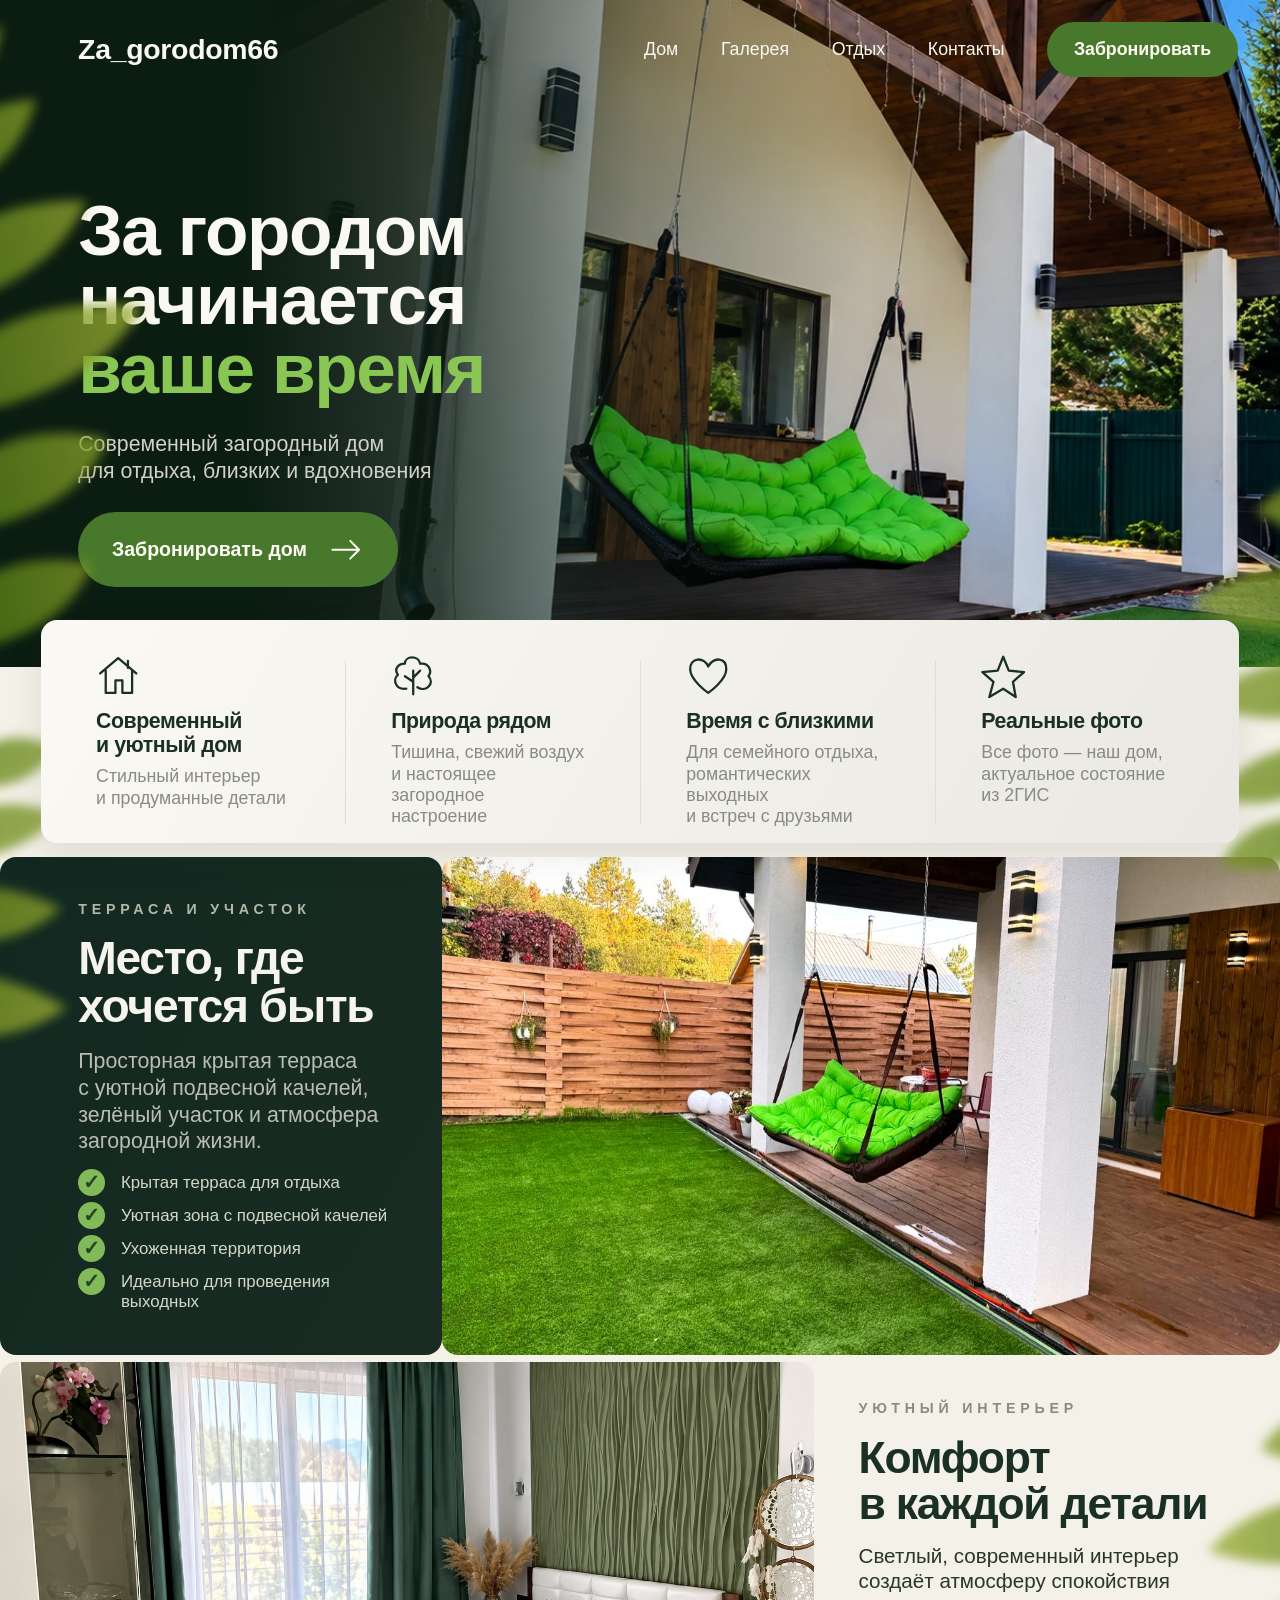
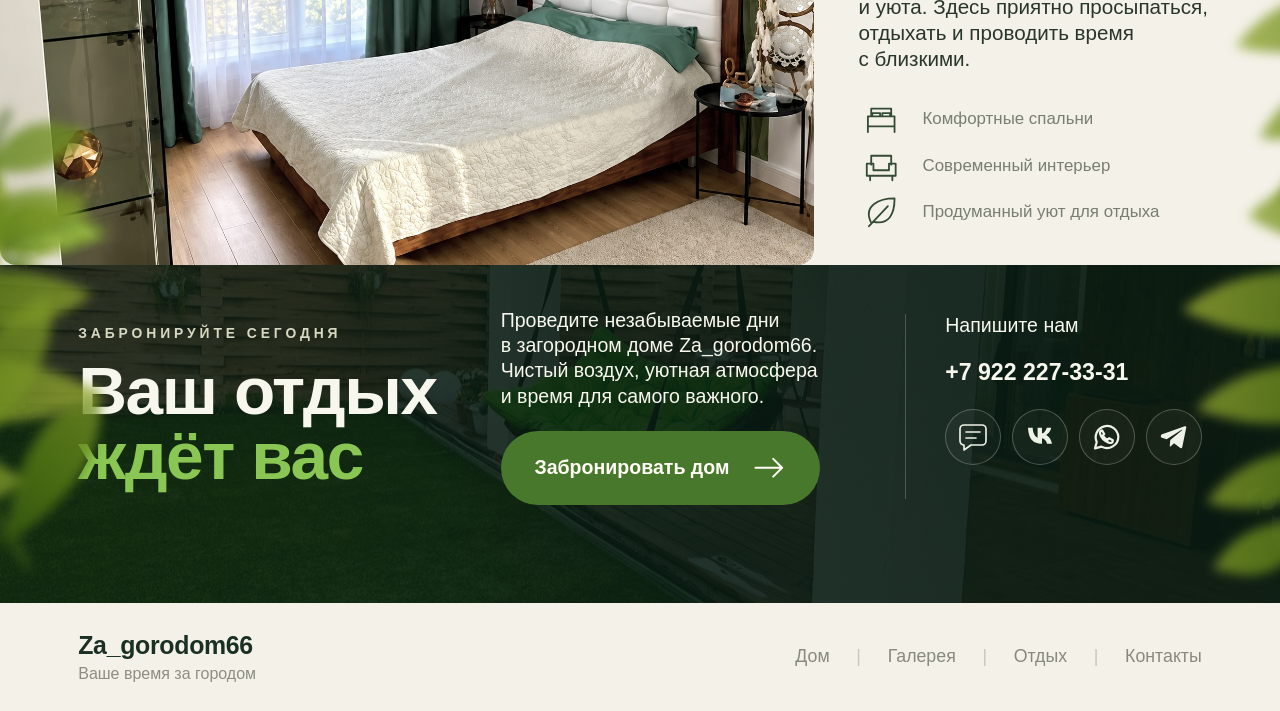
==== commit ce3c2312: "Fix mobile contact icon layout and phone appearance, version assets" ====
--- a/index.html
+++ b/index.html
@@ -4,11 +4,12 @@
   <meta charset="UTF-8">
   <meta name="viewport" content="width=device-width, initial-scale=1">
   <meta name="theme-color" content="#17291e">
+  <meta name="format-detection" content="telephone=no">
   <meta name="description" content="Za_gorodom66 — современный загородный дом для отдыха с близкими. Крытая терраса, подвесные качели и уютный интерьер.">
   <title>Za_gorodom66 — ваше время за городом</title>
   <link rel="icon" href="favicon.ico" sizes="any">
-  <link rel="stylesheet" href="css/style.css">
-  <script src="js/main.js" defer></script>
+  <link rel="stylesheet" href="css/style.css?v=20261028-contacts2">
+  <script src="js/main.js?v=20261028-contacts2" defer></script>
 </head>
 <body>
   <svg class="icon-definitions" xmlns="http://www.w3.org/2000/svg" aria-hidden="true"><defs>
@@ -56,9 +57,10 @@
       </section>
       <section class="booking" id="booking" aria-labelledby="booking-title">
         <div class="booking-inner content-width"><div><p class="eyebrow">Забронируйте сегодня</p><h2 id="booking-title">Ваш отдых<br><span>ждёт вас</span></h2></div><div class="booking-copy"><p>Проведите незабываемые дни<br>в загородном доме Za_gorodom66.<br>Чистый воздух, уютная атмосфера<br>и время для самого важного.</p><a class="button" href="https://homereserve.ru/K5CI9wqkcQ">Забронировать дом <svg class="arrow"><use href="#arrow-icon"/></svg></a></div><div class="contact-panel" id="contacts" aria-label="Контакты Za_gorodom66">
-            <a class="write-us" href="#contacts"><svg class="icon"><use href="#chat-icon"/></svg>Напишите нам</a>
+            <a class="write-us" href="#contacts">Напишите нам</a>
             <button class="copy-phone" type="button" data-copy-phone="+79222273331" aria-label="Скопировать номер телефона +7 922 227 33 31" title="Нажмите, чтобы скопировать номер">+7 922 227-33-31</button>
             <nav class="social-links" aria-label="Мы в социальных сетях">
+              <a href="#contacts" aria-label="Контакты для связи" title="Контакты для связи"><svg class="icon"><use href="#chat-icon"/></svg></a>
               <a href="https://vk.ru/za_gorodom66" target="_blank" rel="noopener noreferrer" aria-label="ВКонтакте" title="ВКонтакте"><svg class="icon"><use href="#vk-icon"/></svg></a>
               <a href="https://wa.me/79222273331" target="_blank" rel="noopener noreferrer" aria-label="WhatsApp" title="WhatsApp"><svg class="icon"><use href="#whatsapp-icon"/></svg></a>
               <a href="https://t.me/+79222273331" target="_blank" rel="noopener noreferrer" aria-label="Telegram" title="Telegram"><svg class="icon"><use href="#telegram-icon"/></svg></a>
--- a/css/style.css
+++ b/css/style.css
@@ -821,7 +821,12 @@
   display:block;
   padding:0;
   border:0;
-  background:none;
+  background:transparent;
+  appearance:none;
+  -webkit-appearance:none;
+  border-radius:0;
+  box-shadow:none;
+  -webkit-text-fill-color:currentColor;
   color:#f8f7ee;
   font-size:calc(13 * var(--unit));
   font-weight:600;
@@ -830,17 +835,21 @@
 }
 .copy-phone:hover, .write-us:hover { color:var(--accent); }
 .social-links {
-  display:flex;
-  flex-wrap:nowrap;
+  display:grid;
+  grid-template-columns:repeat(4,minmax(0,1fr));
   align-items:center;
-  gap:calc(8 * var(--unit));
+  justify-items:center;
+  width:100%;
+  max-width:calc(240 * var(--unit));
+  gap:calc(6 * var(--unit));
   margin-top:calc(10 * var(--unit));
 }
 .social-links a {
   display:grid;
   place-items:center;
-  width:calc(34 * var(--unit));
-  height:calc(34 * var(--unit));
+  width:100%;
+  max-width:calc(40 * var(--unit));
+  aspect-ratio:1;
   flex-shrink:0;
   border:1px solid #d1d8c74d;
   border-radius:50%;
@@ -864,8 +873,8 @@
   .write-us { font-size:15px; min-height:32px; margin-bottom:8px; }
   .write-us .icon { width:22px; height:22px; }
   .copy-phone { font-size:21px; min-height:44px; }
-  .social-links { gap:12px; margin-top:14px; }
-  .social-links a { width:46px; height:46px; }
+  .social-links { gap:12px; margin-top:14px; max-width:260px; }
+  .social-links a { width:100%; max-width:52px; min-height:44px; }
   .social-links .icon { width:23px; height:23px; }
   .copy-status { font-size:12px; min-height:18px; margin-top:9px; }
 }
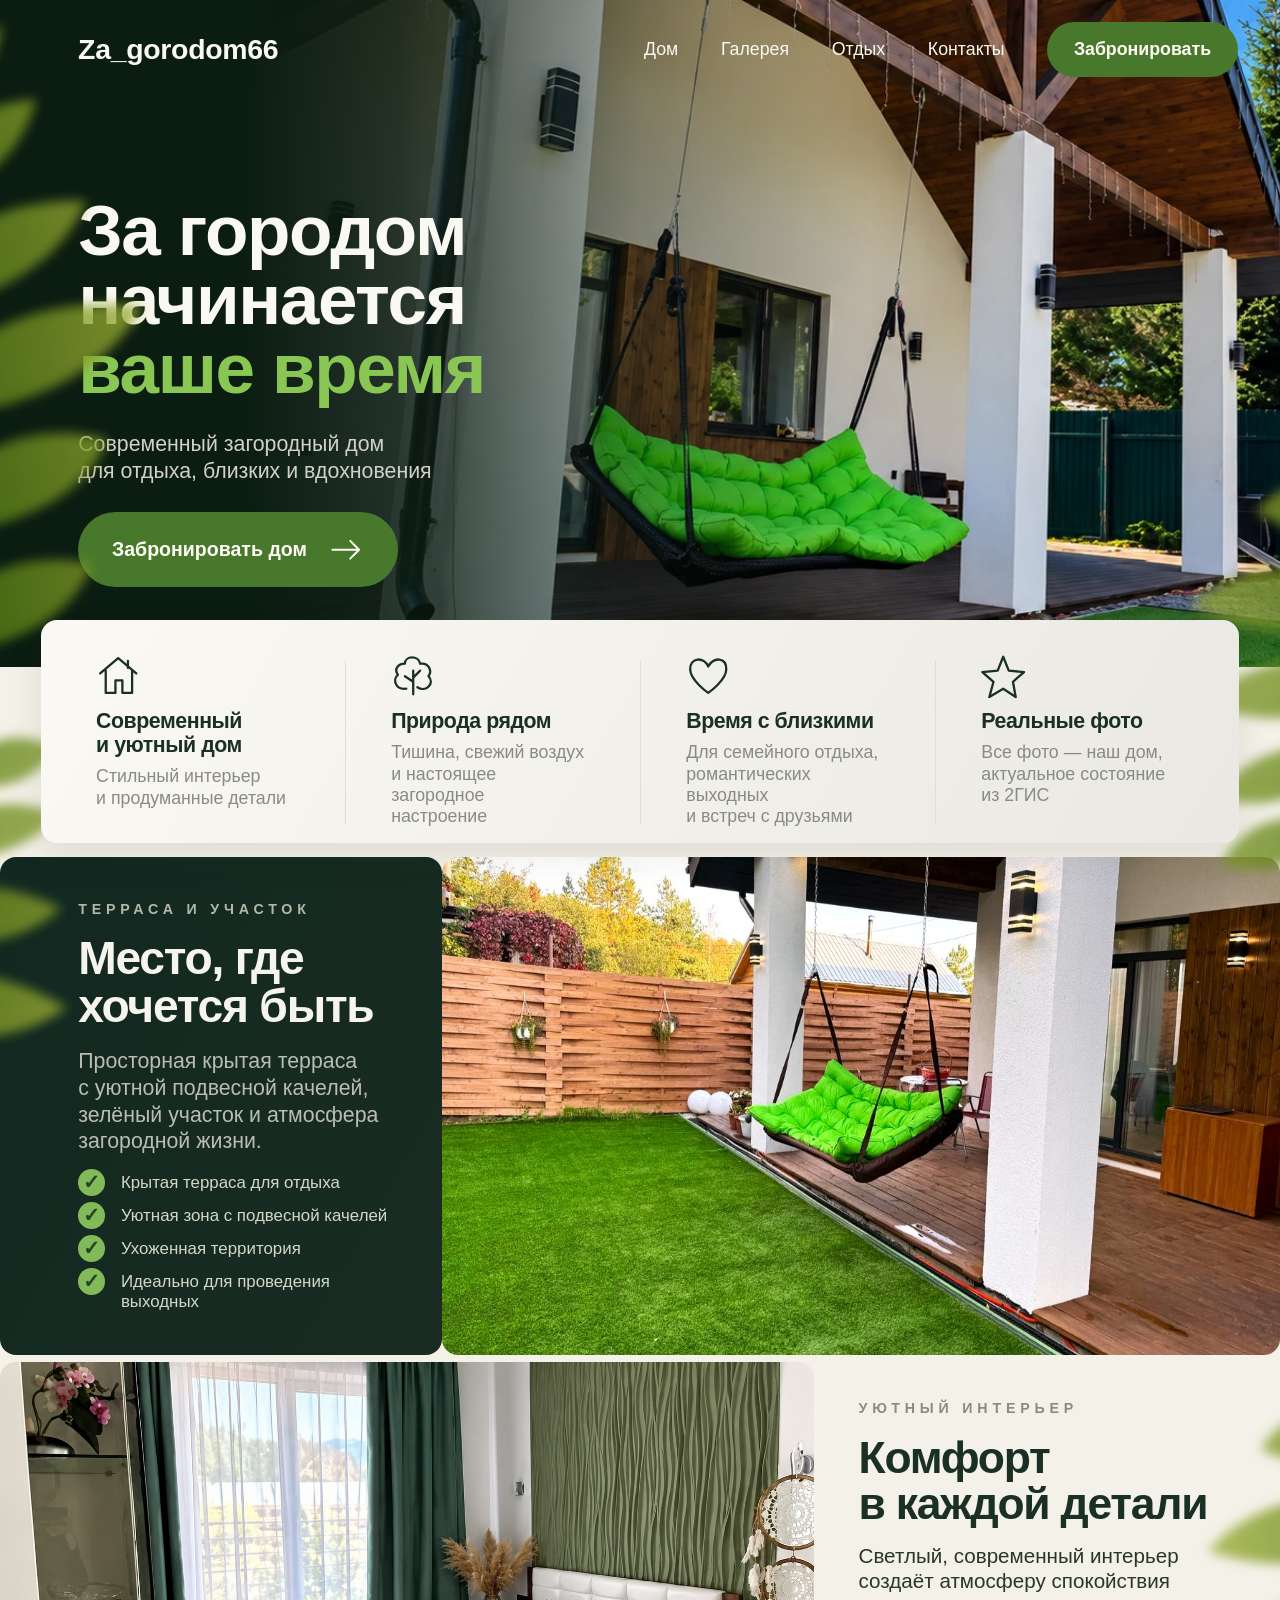
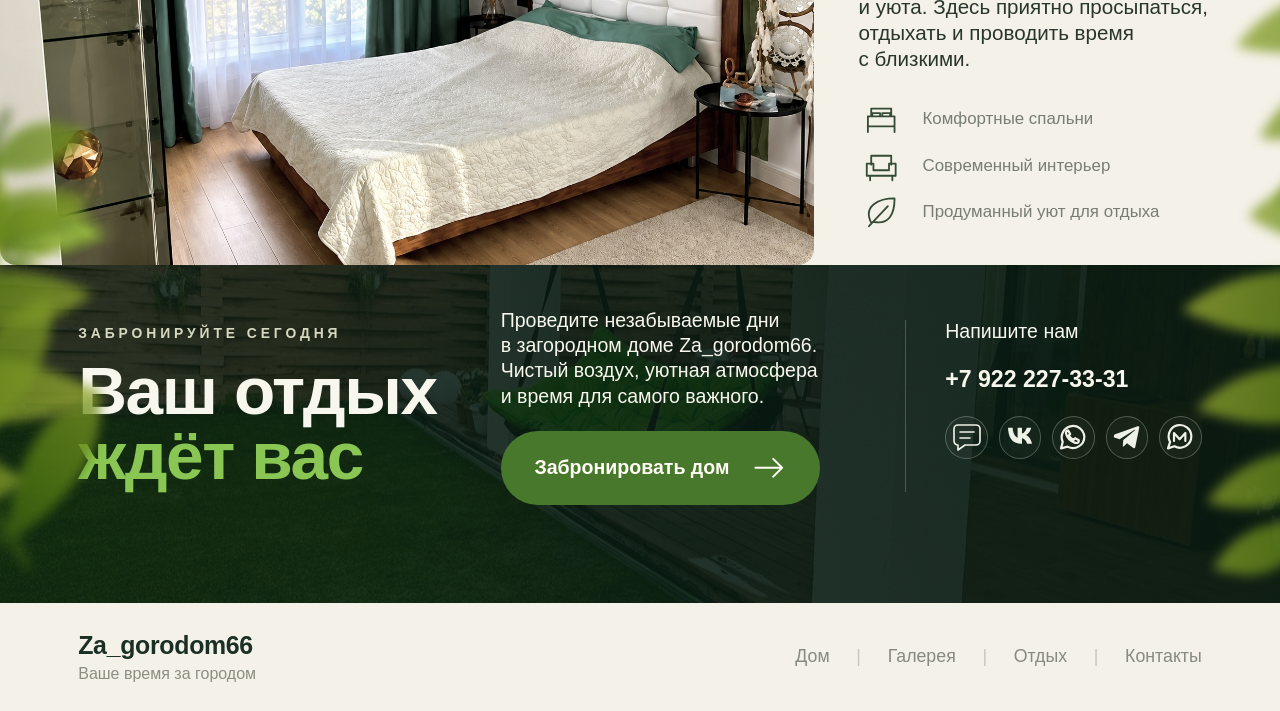
==== commit fe3de21a: "Add MAX messenger and keep five contact icons in one row" ====
--- a/index.html
+++ b/index.html
@@ -8,8 +8,8 @@
   <meta name="description" content="Za_gorodom66 — современный загородный дом для отдыха с близкими. Крытая терраса, подвесные качели и уютный интерьер.">
   <title>Za_gorodom66 — ваше время за городом</title>
   <link rel="icon" href="favicon.ico" sizes="any">
-  <link rel="stylesheet" href="css/style.css?v=20261028-contacts2">
-  <script src="js/main.js?v=20261028-contacts2" defer></script>
+  <link rel="stylesheet" href="css/style.css?v=20261028-contacts-max">
+  <script src="js/main.js?v=20261028-contacts-max" defer></script>
 </head>
 <body>
   <svg class="icon-definitions" xmlns="http://www.w3.org/2000/svg" aria-hidden="true"><defs>
@@ -27,6 +27,7 @@
     <symbol id="vk-icon" viewBox="0 0 24 24"><path d="M3 5h3.5c.3 5 2.2 7.1 3.7 7.5V5h3.3v4.3c1.5-.2 3-2.1 3.6-4.3h3.3c-.5 2.7-2.4 4.7-3.8 5.5 1.4.7 3.6 2.5 4.4 6.5h-3.7c-.6-2.1-2.1-3.8-3.8-4v4h-.5C6.1 17 3.3 12.4 3 5Z" fill="currentColor" stroke="none"/></symbol>
     <symbol id="telegram-icon" viewBox="0 0 24 24"><path d="m3 10 17-6c1-.3 1.4.2 1.1 1.5l-2.9 14c-.2 1-1 1.2-1.7.6l-4.5-3.4-2.2 2.1c-.3.3-.6.4-1 .4l.4-4.9L18 7c.4-.3-.1-.5-.6-.2L6.5 13.7 3 12.6c-1.2-.4-1.2-1.9 0-2.6Z" fill="currentColor" stroke="none"/></symbol>
     <symbol id="whatsapp-icon" viewBox="0 0 24 24"><path d="M20.5 11.7a8.5 8.5 0 0 1-12.6 7.5L3 20.5l1.3-4.7a8.5 8.5 0 1 1 16.2-4.1Z"/><path d="m8.3 7 1.6 2.8-1 1.1c.8 1.6 1.7 2.4 3.5 3.3l1.2-1.3 2.8 1.5c.1 2-1.6 2.5-3.2 1.8-3.2-1.2-5.6-3.6-6.3-6.4C6.5 8.3 7 7.1 8.3 7Z"/></symbol>
+    <symbol id="max-icon" viewBox="0 0 24 24"><path d="M20.5 11.5a8.5 8.5 0 0 1-12.7 7.4L3 20.5l1.6-4.8A8.5 8.5 0 1 1 20.5 11.5Z"/><path d="M7.5 15V9l4.2 4.6L16 9v6"/></symbol>
   </defs></svg>
   <div class="site-shell">
     <section class="hero" id="home" aria-labelledby="hero-title">
@@ -64,6 +65,7 @@
               <a href="https://vk.ru/za_gorodom66" target="_blank" rel="noopener noreferrer" aria-label="ВКонтакте" title="ВКонтакте"><svg class="icon"><use href="#vk-icon"/></svg></a>
               <a href="https://wa.me/79222273331" target="_blank" rel="noopener noreferrer" aria-label="WhatsApp" title="WhatsApp"><svg class="icon"><use href="#whatsapp-icon"/></svg></a>
               <a href="https://t.me/+79222273331" target="_blank" rel="noopener noreferrer" aria-label="Telegram" title="Telegram"><svg class="icon"><use href="#telegram-icon"/></svg></a>
+              <a href="https://max.ru/join/-3LNiksCbwspr-XqgegY3TliFjChkK_APHODD6pzca8" target="_blank" rel="noopener noreferrer" aria-label="MAX" title="MAX"><svg class="icon"><use href="#max-icon"/></svg></a>
             </nav>
             <span class="copy-status" role="status" aria-live="polite"></span>
           </div></div>
--- a/css/style.css
+++ b/css/style.css
@@ -836,7 +836,7 @@
 .copy-phone:hover, .write-us:hover { color:var(--accent); }
 .social-links {
   display:grid;
-  grid-template-columns:repeat(4,minmax(0,1fr));
+  grid-template-columns:repeat(5,minmax(0,1fr));
   align-items:center;
   justify-items:center;
   width:100%;
@@ -873,7 +873,7 @@
   .write-us { font-size:15px; min-height:32px; margin-bottom:8px; }
   .write-us .icon { width:22px; height:22px; }
   .copy-phone { font-size:21px; min-height:44px; }
-  .social-links { gap:12px; margin-top:14px; max-width:260px; }
+  .social-links { gap:10px; margin-top:14px; max-width:300px; }
   .social-links a { width:100%; max-width:52px; min-height:44px; }
   .social-links .icon { width:23px; height:23px; }
   .copy-status { font-size:12px; min-height:18px; margin-top:9px; }
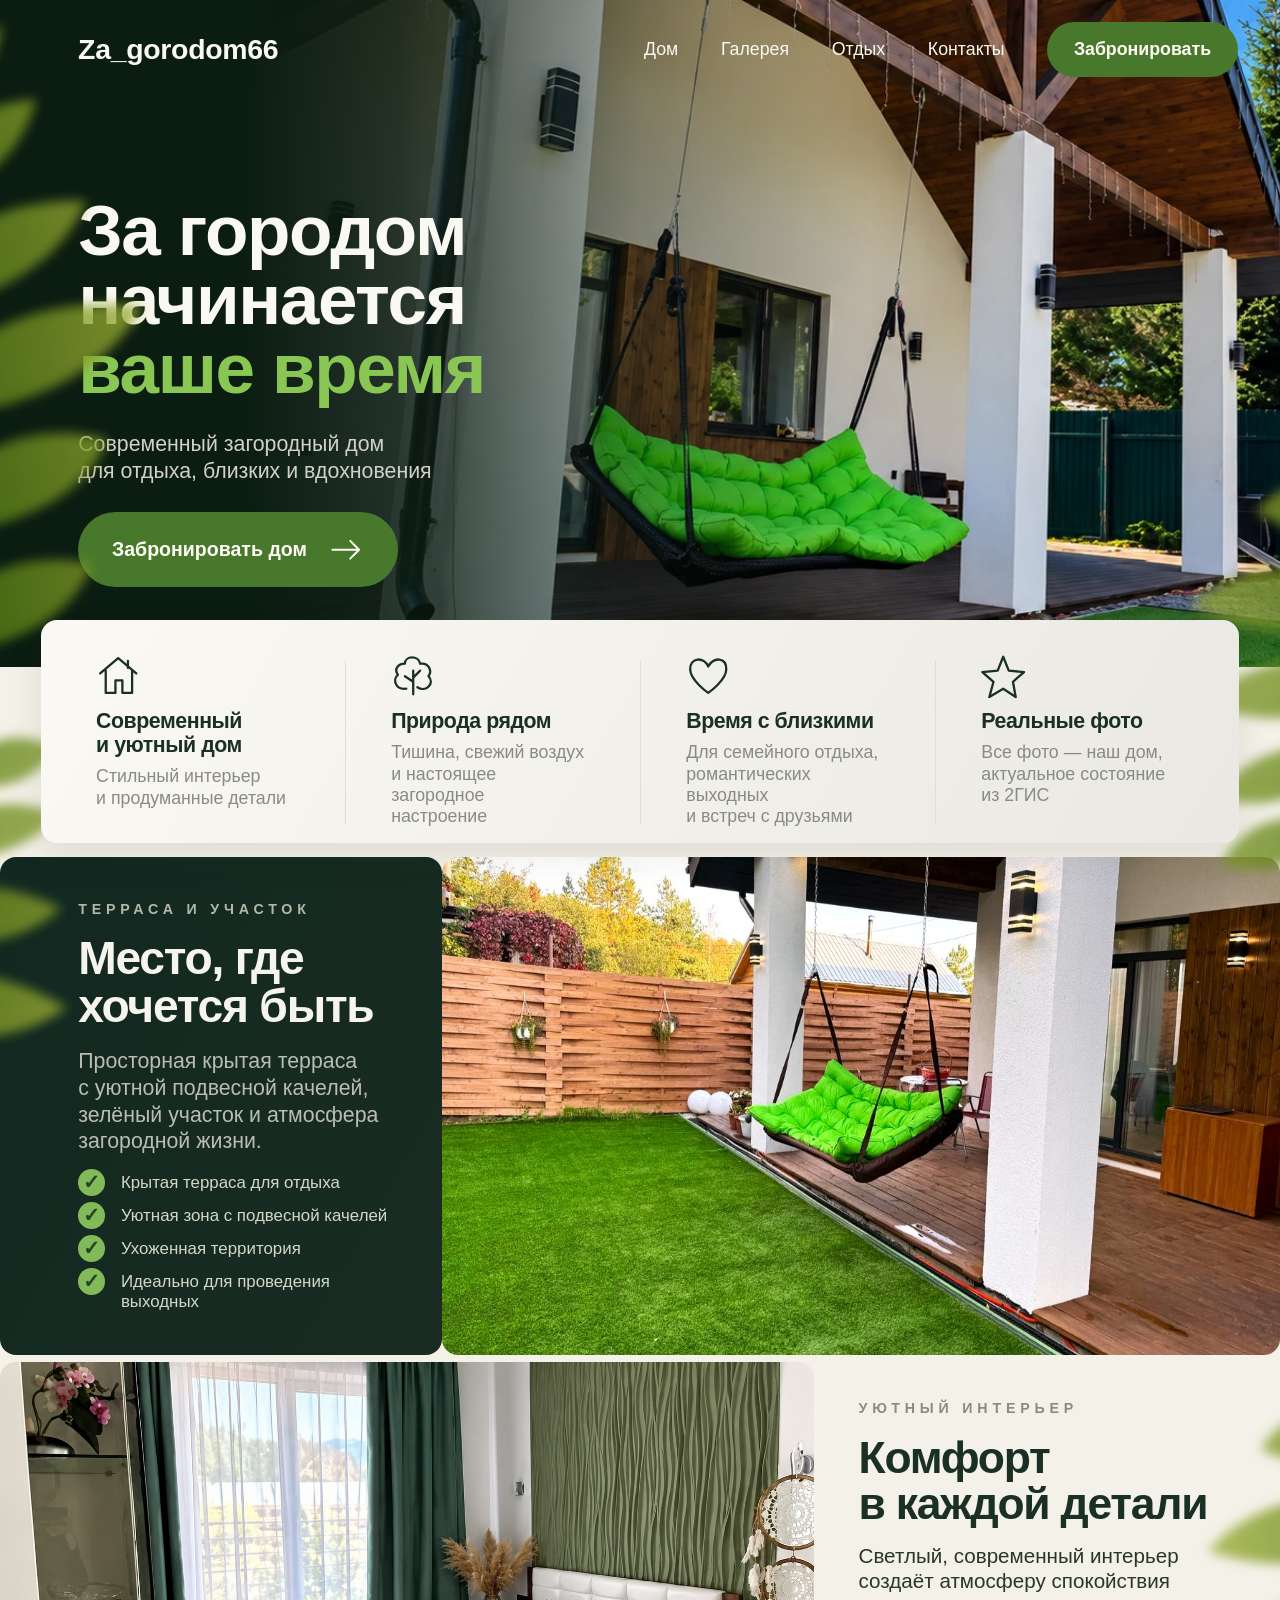
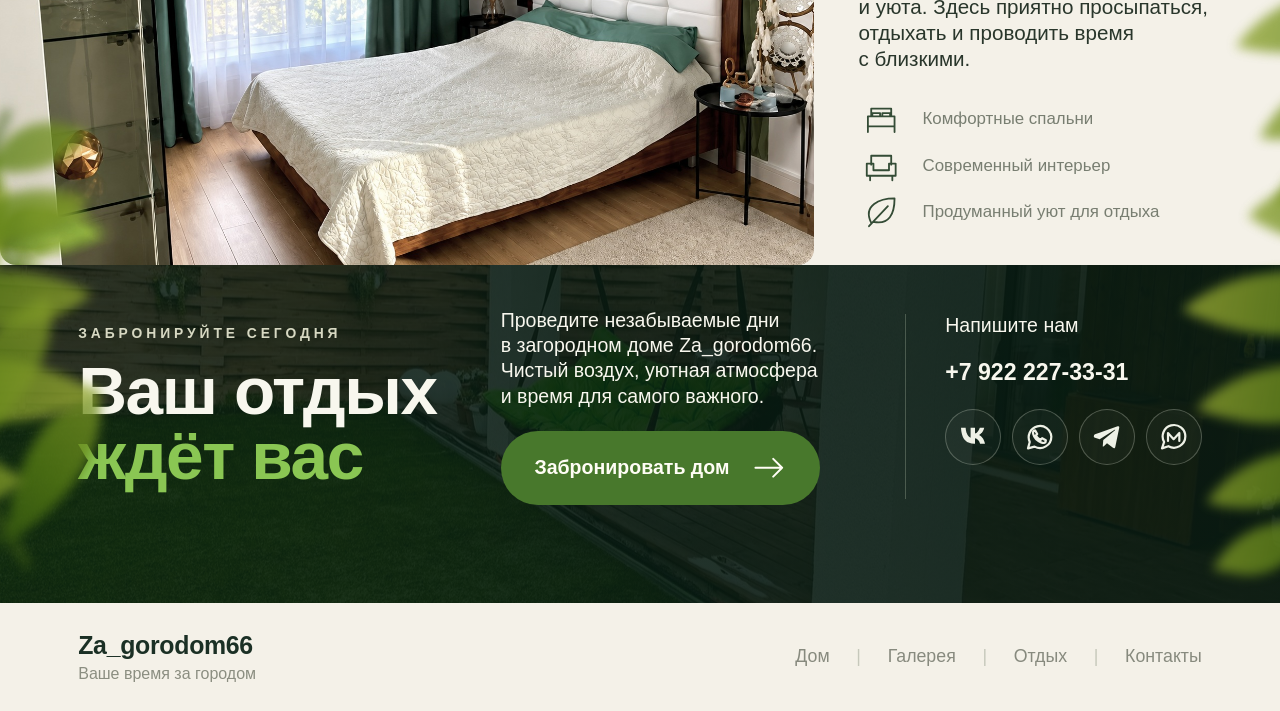
==== commit 3946211a: "Remove redundant contact icon and align four social links" ====
--- a/index.html
+++ b/index.html
@@ -8,8 +8,8 @@
   <meta name="description" content="Za_gorodom66 — современный загородный дом для отдыха с близкими. Крытая терраса, подвесные качели и уютный интерьер.">
   <title>Za_gorodom66 — ваше время за городом</title>
   <link rel="icon" href="favicon.ico" sizes="any">
-  <link rel="stylesheet" href="css/style.css?v=20261028-contacts-max">
-  <script src="js/main.js?v=20261028-contacts-max" defer></script>
+  <link rel="stylesheet" href="css/style.css?v=20261028-social4">
+  <script src="js/main.js?v=20261028-social4" defer></script>
 </head>
 <body>
   <svg class="icon-definitions" xmlns="http://www.w3.org/2000/svg" aria-hidden="true"><defs>
@@ -61,7 +61,6 @@
             <a class="write-us" href="#contacts">Напишите нам</a>
             <button class="copy-phone" type="button" data-copy-phone="+79222273331" aria-label="Скопировать номер телефона +7 922 227 33 31" title="Нажмите, чтобы скопировать номер">+7 922 227-33-31</button>
             <nav class="social-links" aria-label="Мы в социальных сетях">
-              <a href="#contacts" aria-label="Контакты для связи" title="Контакты для связи"><svg class="icon"><use href="#chat-icon"/></svg></a>
               <a href="https://vk.ru/za_gorodom66" target="_blank" rel="noopener noreferrer" aria-label="ВКонтакте" title="ВКонтакте"><svg class="icon"><use href="#vk-icon"/></svg></a>
               <a href="https://wa.me/79222273331" target="_blank" rel="noopener noreferrer" aria-label="WhatsApp" title="WhatsApp"><svg class="icon"><use href="#whatsapp-icon"/></svg></a>
               <a href="https://t.me/+79222273331" target="_blank" rel="noopener noreferrer" aria-label="Telegram" title="Telegram"><svg class="icon"><use href="#telegram-icon"/></svg></a>
--- a/css/style.css
+++ b/css/style.css
@@ -836,7 +836,7 @@
 .copy-phone:hover, .write-us:hover { color:var(--accent); }
 .social-links {
   display:grid;
-  grid-template-columns:repeat(5,minmax(0,1fr));
+  grid-template-columns:repeat(4,minmax(0,1fr));
   align-items:center;
   justify-items:center;
   width:100%;
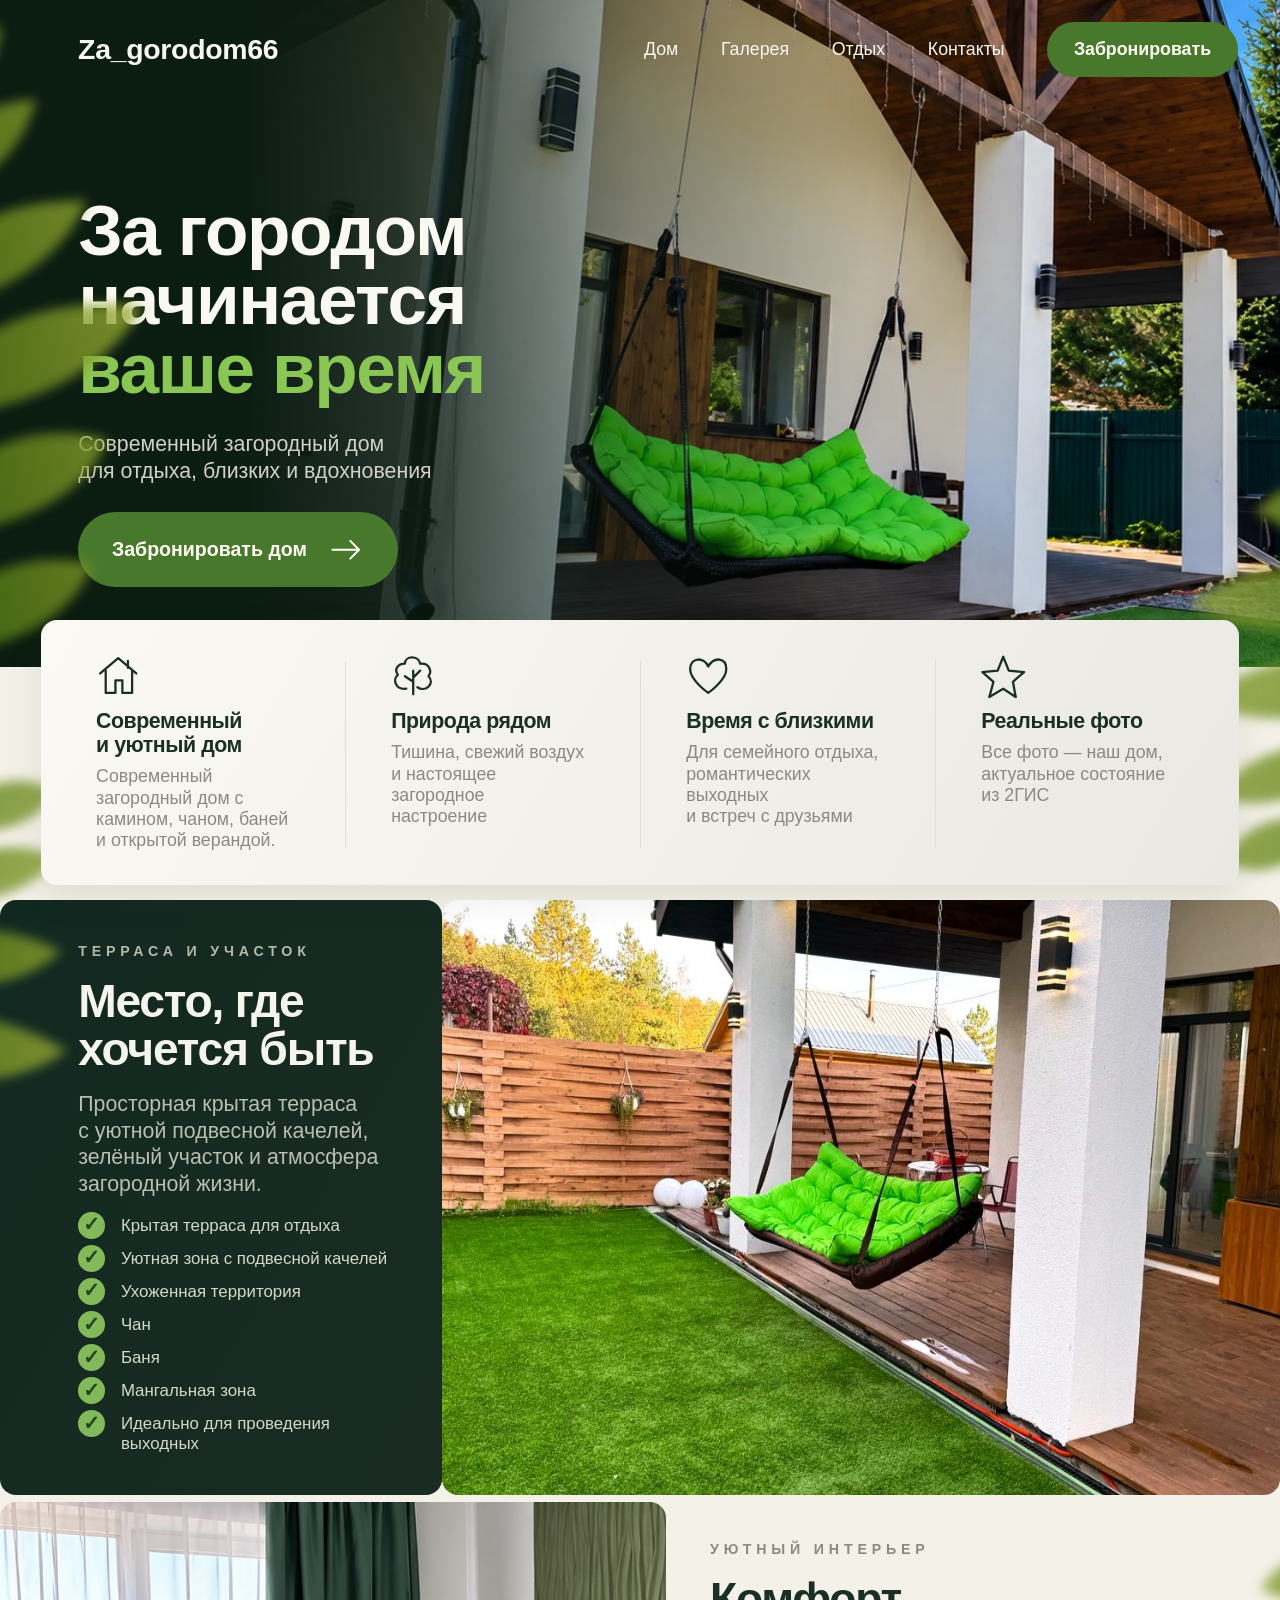
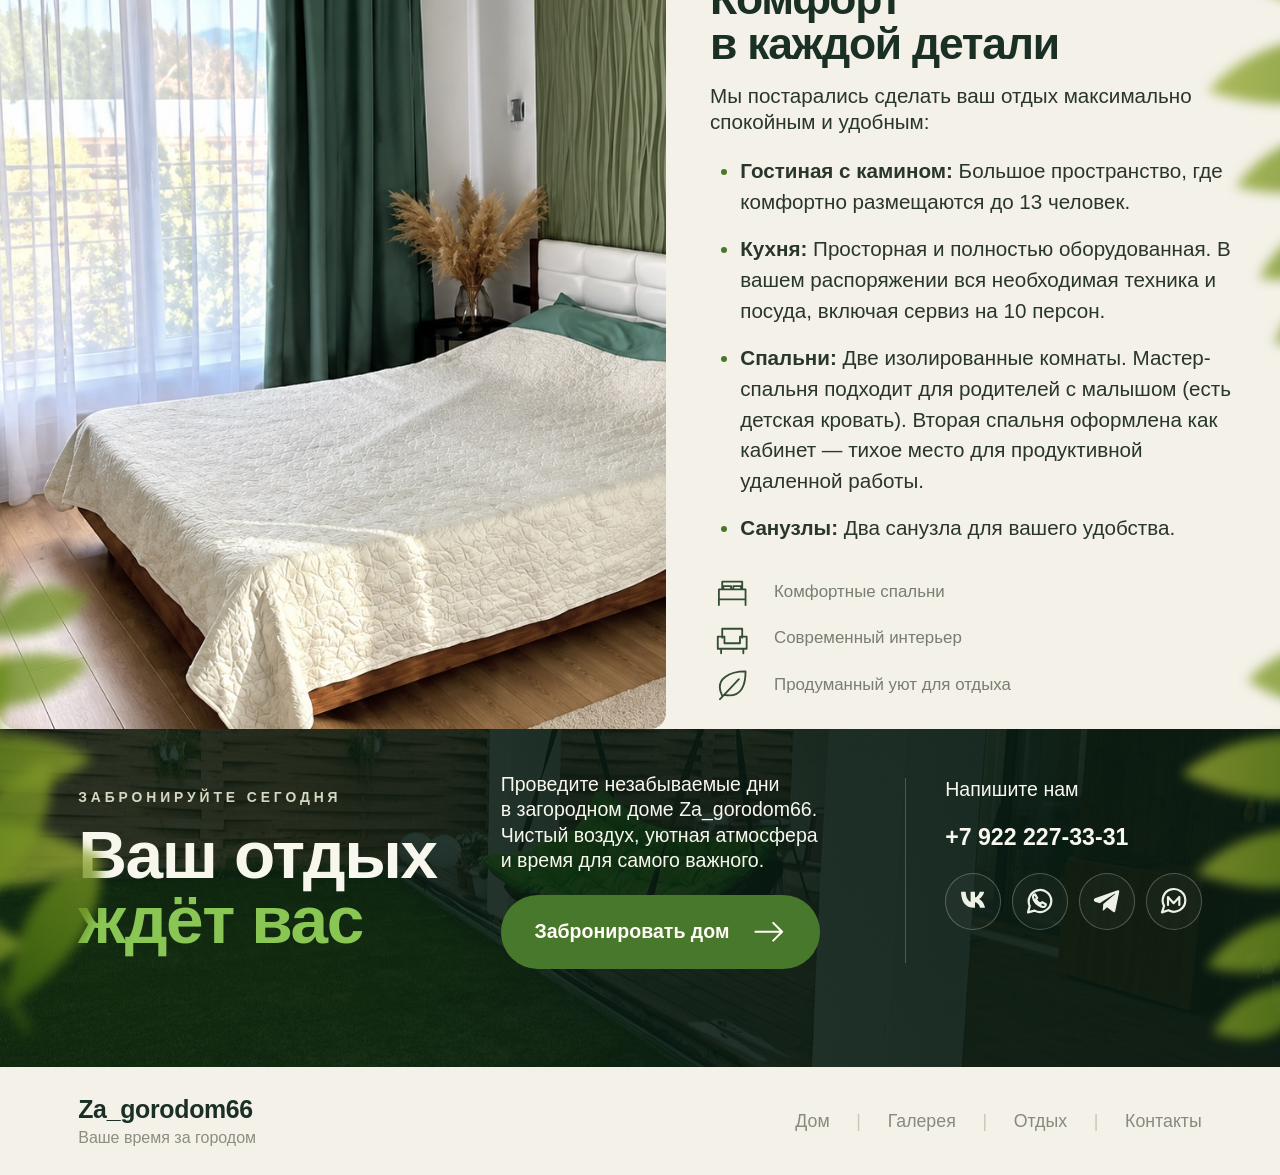
==== commit 344a0e66: "Update house amenities and detailed interior description" ====
--- a/index.html
+++ b/index.html
@@ -8,8 +8,8 @@
   <meta name="description" content="Za_gorodom66 — современный загородный дом для отдыха с близкими. Крытая терраса, подвесные качели и уютный интерьер.">
   <title>Za_gorodom66 — ваше время за городом</title>
   <link rel="icon" href="favicon.ico" sizes="any">
-  <link rel="stylesheet" href="css/style.css?v=20261028-social4">
-  <script src="js/main.js?v=20261028-social4" defer></script>
+  <link rel="stylesheet" href="css/style.css?v=20261029-home-details1">
+  <script src="js/main.js?v=20261029-home-details1" defer></script>
 </head>
 <body>
   <svg class="icon-definitions" xmlns="http://www.w3.org/2000/svg" aria-hidden="true"><defs>
@@ -34,26 +34,32 @@
       <header class="header content-width">
         <a class="brand" href="#home">Za_gorodom66</a>
         <button class="menu-toggle" aria-label="Открыть меню" aria-expanded="false" aria-controls="main-nav"><span></span><span></span></button>
-        <nav class="navigation" id="main-nav" aria-label="Основная навигация"><a href="#home">Дом</a><a href="#gallery">Галерея</a><a href="#relax">Отдых</a><a href="#contacts">Контакты</a><a class="button button-small" href="https://homereserve.ru/K5CI9wqkcQ">Забронировать</a></nav>
+        <nav class="navigation" id="main-nav" aria-label="Основная навигация"><a href="#home">Дом</a><a href="gallery.html">Галерея</a><a href="#relax">Отдых</a><a href="#contacts">Контакты</a><a class="button button-small" href="https://homereserve.ru/K5CI9wqkcQ">Забронировать</a></nav>
       </header>
       <div class="hero-content content-width"><h1 id="hero-title">За городом<br>начинается<br><span>ваше время</span></h1><p>Современный загородный дом<br>для отдыха, близких и вдохновения</p><a class="button" href="https://homereserve.ru/K5CI9wqkcQ">Забронировать дом <svg class="arrow"><use href="#arrow-icon"/></svg></a></div>
       <img class="foliage foliage-hero-left" src="assets/images/foliage.svg" alt="" aria-hidden="true"><img class="foliage foliage-hero-right" src="assets/images/foliage.svg" alt="" aria-hidden="true">
     </section>
     <main>
       <section class="advantages" aria-label="Преимущества дома">
-        <article><svg class="icon"><use href="#home-icon"/></svg><h2>Современный<br>и уютный дом</h2><p>Стильный интерьер<br>и продуманные детали</p></article>
+        <article><svg class="icon"><use href="#home-icon"/></svg><h2>Современный<br>и уютный дом</h2><p>Современный загородный дом с камином, чаном, баней и открытой верандой.</p></article>
         <article><svg class="icon"><use href="#tree-icon"/></svg><h2>Природа рядом</h2><p>Тишина, свежий воздух<br>и настоящее загородное<br>настроение</p></article>
         <article><svg class="icon"><use href="#heart-icon"/></svg><h2>Время с близкими</h2><p>Для семейного отдыха,<br>романтических выходных<br>и встреч с друзьями</p></article>
         <article><svg class="icon"><use href="#star-icon"/></svg><h2>Реальные фото</h2><p>Все фото — наш дом,<br>актуальное состояние<br>из 2ГИС</p></article>
       </section>
       <section class="terrace" id="relax" aria-labelledby="terrace-title">
-        <div class="terrace-copy"><p class="eyebrow">Терраса и участок</p><h2 id="terrace-title">Место, где<br>хочется быть</h2><p class="section-description">Просторная крытая терраса<br class="desktop-break"> с уютной подвесной качелей,<br class="desktop-break"> зелёный участок и атмосфера<br class="desktop-break"> загородной жизни.</p><ul class="check-list"><li>Крытая терраса для отдыха</li><li>Уютная зона с подвесной качелей</li><li>Ухоженная территория</li><li>Идеально для проведения<br>выходных</li></ul></div>
+        <div class="terrace-copy"><p class="eyebrow">Терраса и участок</p><h2 id="terrace-title">Место, где<br>хочется быть</h2><p class="section-description">Просторная крытая терраса<br class="desktop-break"> с уютной подвесной качелей,<br class="desktop-break"> зелёный участок и атмосфера<br class="desktop-break"> загородной жизни.</p><ul class="check-list"><li>Крытая терраса для отдыха</li><li>Уютная зона с подвесной качелей</li><li>Ухоженная территория</li><li>Чан</li><li>Баня</li><li>Мангальная зона</li><li>Идеально для проведения<br>выходных</li></ul></div>
         <a class="photo-link terrace-photo" href="assets/images/terrace.jpg" data-photo aria-label="Увеличить фотографию террасы"><img src="assets/images/terrace.jpg" width="1280" height="695" alt="Крытая терраса с зелёными подвесными качелями и газоном" loading="lazy"></a>
         <img class="foliage foliage-terrace" src="assets/images/foliage.svg" alt="" aria-hidden="true">
       </section>
       <section class="interior" id="gallery" aria-labelledby="interior-title">
         <a class="photo-link bedroom-photo" href="assets/images/bedroom.jpg" data-photo aria-label="Увеличить фотографию спальни"><img src="assets/images/bedroom.jpg" width="1610" height="977" alt="Светлая спальня с двуспальной кроватью, зелёными шторами и фактурной стеной" loading="lazy"></a>
-        <div class="interior-copy"><p class="eyebrow">Уютный интерьер</p><h2 id="interior-title">Комфорт<br>в каждой детали</h2><p class="section-description">Светлый, современный интерьер<br class="desktop-break"> создаёт атмосферу спокойствия<br class="desktop-break"> и уюта. Здесь приятно просыпаться,<br class="desktop-break"> отдыхать и проводить время<br class="desktop-break"> с близкими.</p><ul class="comfort-list"><li><svg class="icon"><use href="#bed-icon"/></svg>Комфортные спальни</li><li><svg class="icon"><use href="#sofa-icon"/></svg>Современный интерьер</li><li><svg class="icon"><use href="#leaf-icon"/></svg>Продуманный уют для отдыха</li></ul></div>
+        <div class="interior-copy"><p class="eyebrow">Уютный интерьер</p><h2 id="interior-title">Комфорт<br>в каждой детали</h2><p class="section-description">Мы постарались сделать ваш отдых максимально спокойным и удобным:</p>
+          <ul class="interior-details">
+            <li><strong>Гостиная с камином:</strong> Большое пространство, где комфортно размещаются до 13 человек.</li>
+            <li><strong>Кухня:</strong> Просторная и полностью оборудованная. В вашем распоряжении вся необходимая техника и посуда, включая сервиз на 10 персон.</li>
+            <li><strong>Спальни:</strong> Две изолированные комнаты. Мастер-спальня подходит для родителей с малышом (есть детская кровать). Вторая спальня оформлена как кабинет — тихое место для продуктивной удаленной работы.</li>
+            <li><strong>Санузлы:</strong> Два санузла для вашего удобства.</li>
+          </ul><ul class="comfort-list"><li><svg class="icon"><use href="#bed-icon"/></svg>Комфортные спальни</li><li><svg class="icon"><use href="#sofa-icon"/></svg>Современный интерьер</li><li><svg class="icon"><use href="#leaf-icon"/></svg>Продуманный уют для отдыха</li></ul></div>
         <img class="foliage foliage-interior-right" src="assets/images/foliage.svg" alt="" aria-hidden="true"><img class="foliage foliage-interior-left" src="assets/images/foliage.svg" alt="" aria-hidden="true">
       </section>
       <section class="booking" id="booking" aria-labelledby="booking-title">
@@ -71,7 +77,7 @@
         <img class="foliage foliage-booking-left" src="assets/images/foliage.svg" alt="" aria-hidden="true"><img class="foliage foliage-booking-right" src="assets/images/foliage.svg" alt="" aria-hidden="true">
       </section>
     </main>
-    <footer class="footer content-width"><a href="#home"><span class="brand">Za_gorodom66</span><span class="tagline">Ваше время за городом</span></a><nav aria-label="Навигация в подвале"><a href="#home">Дом</a><a href="#gallery">Галерея</a><a href="#relax">Отдых</a><a href="#contacts">Контакты</a></nav></footer>
+    <footer class="footer content-width"><a href="#home"><span class="brand">Za_gorodom66</span><span class="tagline">Ваше время за городом</span></a><nav aria-label="Навигация в подвале"><a href="#home">Дом</a><a href="gallery.html">Галерея</a><a href="#relax">Отдых</a><a href="#contacts">Контакты</a></nav></footer>
   </div>
   <dialog class="lightbox" id="photo-dialog" aria-label="Просмотр фотографии"><button class="dialog-close" aria-label="Закрыть фотографию">×</button><img src="assets/images/terrace.jpg" alt=""></dialog>
 </body></html>
--- a/css/style.css
+++ b/css/style.css
@@ -878,6 +878,55 @@
   .social-links .icon { width:23px; height:23px; }
   .copy-status { font-size:12px; min-height:18px; margin-top:9px; }
 }
+/* These sections grow with the detailed descriptions. */
+.advantages {
+  height:auto;
+  min-height:calc(145 * var(--unit));
+}
+.terrace {
+  height:auto;
+  min-height:calc(335 * var(--unit));
+}
+.terrace-photo {
+  position:relative;
+  height:auto;
+}
+.terrace-photo img {
+  position:absolute;
+  inset:0;
+}
+.interior {
+  height:auto;
+  min-height:calc(350 * var(--unit));
+  grid-template-columns:52% 48%;
+}
+.interior .bedroom-photo {
+  position:relative;
+  height:auto;
+}
+.interior .bedroom-photo img {
+  position:absolute;
+  inset:0;
+}
+.interior-details {
+  margin:calc(12 * var(--unit)) 0 0;
+  padding-left:calc(17 * var(--unit));
+  font-size:calc(11.6 * var(--unit));
+  line-height:1.5;
+  color:#29362b;
+}
+.interior-details li + li { margin-top:calc(9 * var(--unit)); }
+.interior-details li::marker { color:var(--green); }
+.interior-details strong { font-weight:700; }
+@media(max-width:600px) {
+  .advantages { min-height:0; }
+  .terrace { min-height:0; }
+  .terrace-photo { height:290px; }
+  .interior { grid-template-columns:1fr; min-height:0; }
+  .interior .bedroom-photo { height:350px; }
+  .interior-details { font-size:14px; line-height:1.6; padding-left:18px; margin-top:18px; }
+  .interior-details li + li { margin-top:14px; }
+}
 @media(prefers-reduced-motion:reduce) {
   html {
     scroll-behavior:auto
